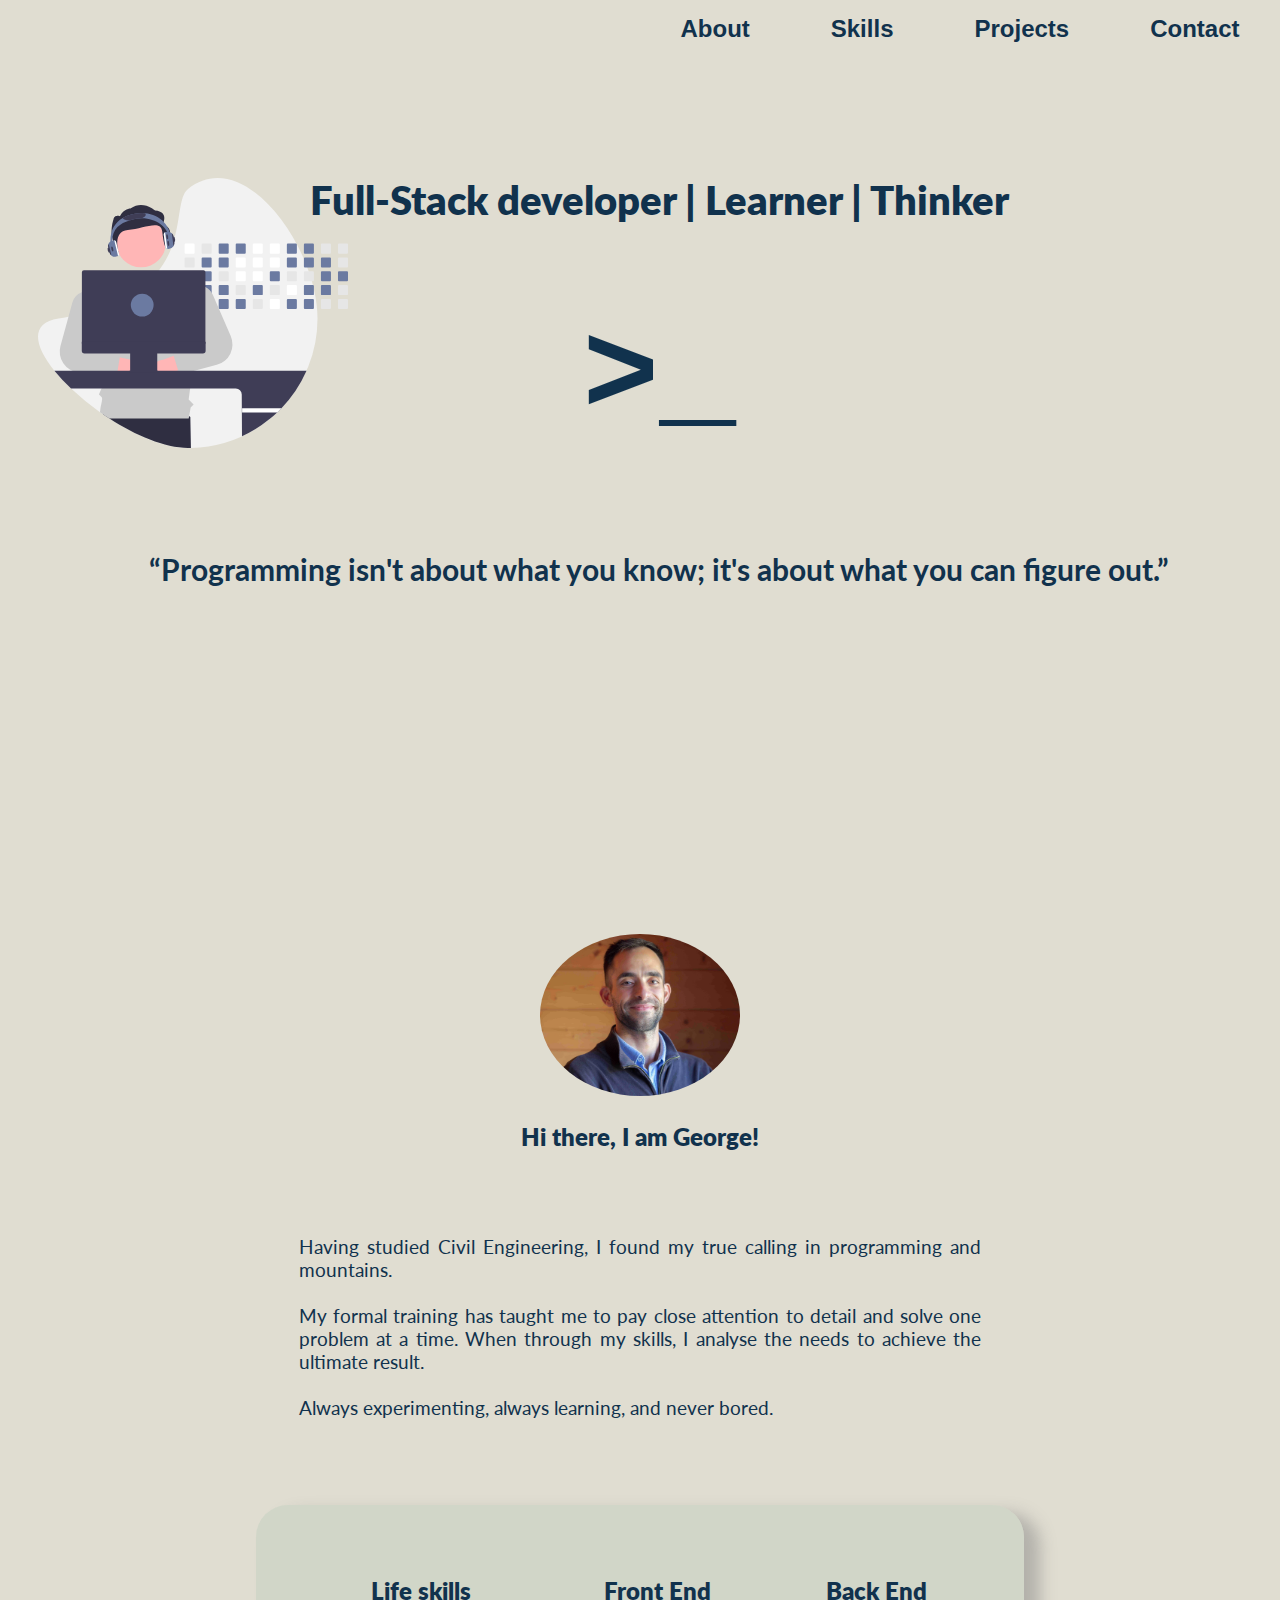
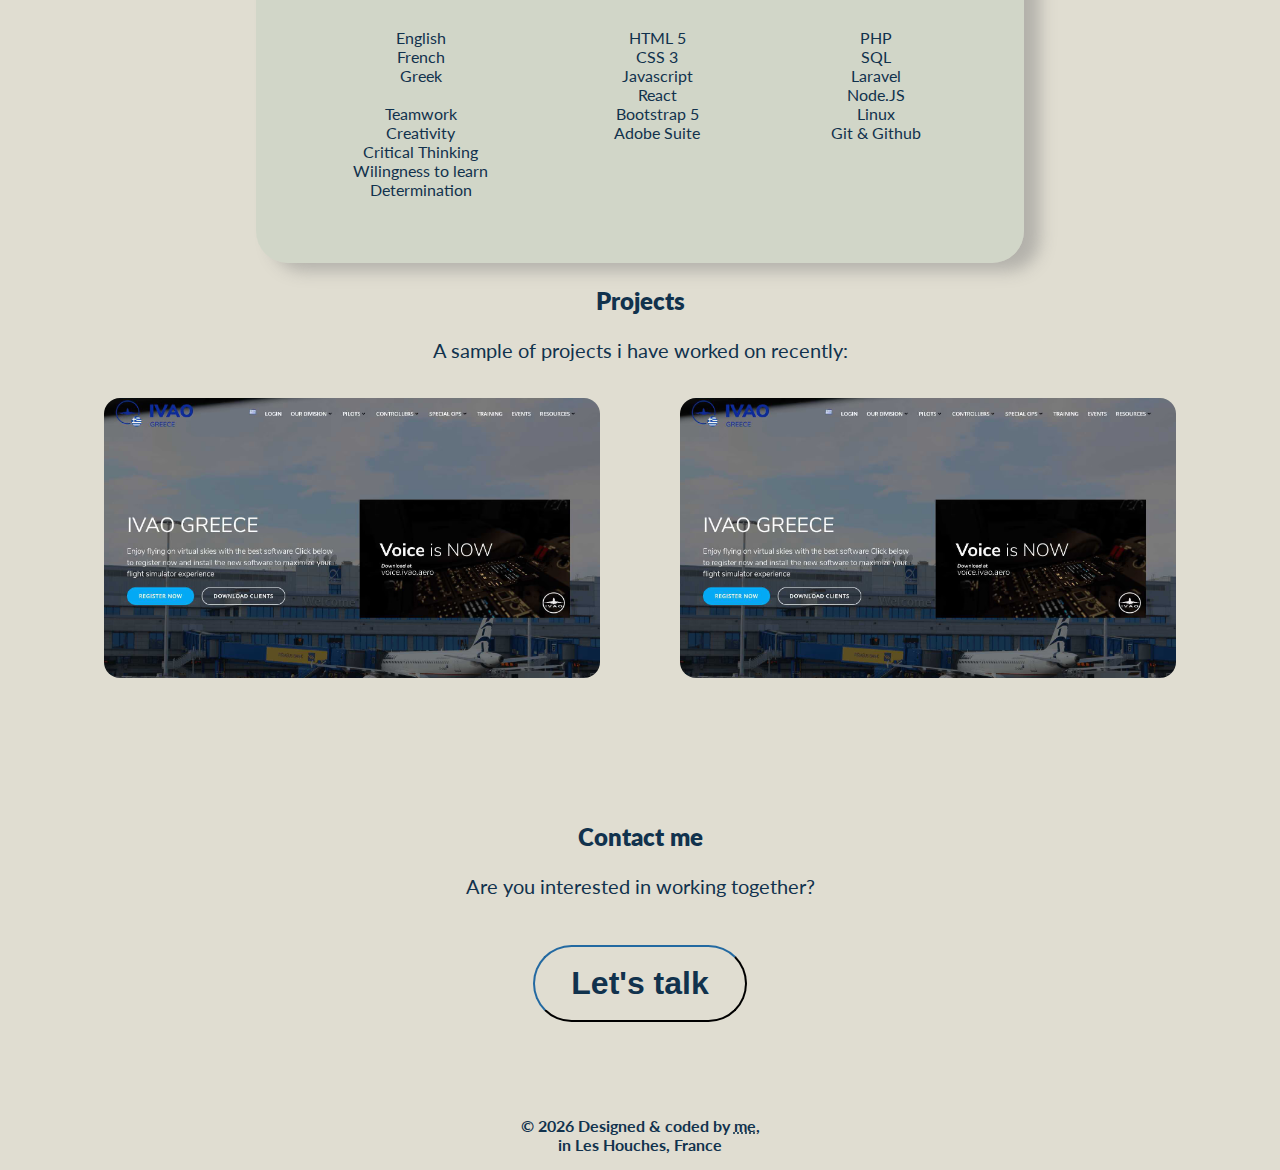
==== index.html @ b7314e65 "Fixes #7" ====
<!DOCTYPE html>
<html lang="en">
<!-- todo https://github.com/georgestav/personal/issues/8 check accessibility aria tags and alt descriptions -->
<!-- todo https://github.com/georgestav/personal/issues/9 define custom img sizes -->

<head>
    <meta charset="UTF-8" />
    <meta http-equiv="X-UA-Compatible" content="IE=edge" />
    <meta name="viewport" content="width=device-width, initial-scale=1.0" />
    <!-- Search Engines -->
    <meta name="description"
        content="Web Development solutions for creating websites, e-commerce websites, database maintence and administration and all things web and app related! Lets code!" />
    <meta name="keywords"
        content="HTML, CSS, Javascript, Node, react, mongo, web, software, development, website, database, backend, frontend, back-end, front-end, design, UI/UX, php, Laravel, Linux" />
    <meta name="robots" content="index, follow" />
    <meta http-equiv="Content-Type" content="text/html; charset=utf-8" />
    <meta name="language" content="English" />
    <meta name="revisit-after" content="60 days" />
    <meta name="author" content="George Stav, Georgios Stavroulakis, George, George Stavrou" />
    <!-- fonts -->
    <link rel="preconnect" href="https://fonts.googleapis.com">
    <link rel="preconnect" href="https://fonts.gstatic.com" crossorigin>
    <link
        href="https://fonts.googleapis.com/css2?family=Lato:ital,wght@0,100;0,300;0,400;0,700;0,900;1,100;1,300;1,400;1,700;1,900&display=swap"
        rel="stylesheet">
    <!-- font awesome -->
    <link rel="stylesheet" href="https://pro.fontawesome.com/releases/v5.10.0/css/all.css"
        integrity="sha384-AYmEC3Yw5cVb3ZcuHtOA93w35dYTsvhLPVnYs9eStHfGJvOvKxVfELGroGkvsg+p" crossorigin="anonymous" />
    <!-- custom css -->
    <link rel="stylesheet" href="styles.css" />
    <script defer src="script.js"></script>
    <!-- Favicons -->
    <link rel="apple-touch-icon" sizes="180x180" href="imgs/favicon_io/apple-touch-icon.png">
    <link rel="icon" type="image/png" sizes="32x32" href="imgs/favicon_io/favicon-32x32.png">
    <link rel="icon" type="image/png" sizes="16x16" href="imgs/favicon_io/favicon-16x16.png">
    <link rel="manifest" href="imgs/favicon_io/site.webmanifest">

    <title>George | Full stack developer</title>
</head>

<body>
    <!-- navbar -->
    <header>
        <nav class="topnav">
            <a class="nav__items" href="#contact">Contact</a>
            <a class="nav__items" href="#projects">Projects</a>
            <a class="nav__items" href="#skills">Skills</a>
            <a class="nav__items" href="#about">About</a>
            <div class="animation start-home"></div>
        </nav>
    </header>

    <main>
        <section class="title">
            <!-- Title -->
            <div>
                <h1>Full-Stack developer | Learner | Thinker </h1>
                <span class="symbol">></span><span class="underscore">_</span>
                <h2>
                    <blockquote cite="Chris Pine">
                        <p>Programming isn't about what you know; it's about what you can figure out.</p>
                    </blockquote>
                </h2>
            </div>
        </section>

        <!-- About -->
        <!-- TODO: https://github.com/georgestav/personal/issues/3 customise languages @ about section to display on scroldown with slide in effect -->
        <section id="about" class="about">
            <div class="frontend__logos">
                <i class="fab fa-html5 fa-8x" aria-hidden="true" title="HTML 5"></i> <br>
                <i class="fab fa-css3-alt fa-8x" aria-hidden="true" title="CSS 3"></i> <br>
                <i class="fab fa-js-square fa-8x" aria-hidden="true" title="Javascript"></i>
            </div>
            <div class="backend__logos">
                <i class="fab fa-php fa-8x" aria-hidden="true" title="PHP 8"></i> <br>
                <i class="fab fa-laravel fa-8x" aria-hidden="true" title="Laravel"></i> <br>
                <i class="fab fa-linux fa-8x" aria-hidden="true" title="Linux"></i>
            </div>
            <div class="about__bloc">
                <img class="myPhoto" src="imgs/george_2.avif" alt="Profile picture of George" />
                <h3 class="about__header">Hi there, I am George!</h3>
                <p class="about__content">
                    Having studied Civil Engineering, I found my true calling in programming and mountains.
                    <br><br>
                    My formal training has taught me to pay close attention to detail and solve one problem at a
                    time. When
                    through my skills, I analyse the needs to achieve the ultimate result.
                    <br><br>
                    Always experimenting, always learning, and never bored.
                </p>
            </div>

        </section>


        <!-- Skills -->
        <section class="skills" id="skills">
            <div class="columns">
                <div class="column">
                    <figure><i class="fas fa-user-tie fa-3x"></i></figure>
                    <h3>Life skills</h3>
                    <ul>
                        <li>English</li>
                        <li>French</li>
                        <li>Greek</li>
                        <li><br></li>
                        <li>Teamwork</li>
                        <li>Creativity</li>
                        <li>Critical Thinking</li>
                        <li>Wilingness to learn</li>
                        <li>Determination</li>
                    </ul>
                </div>
                <div class="column">
                    <figure"><i class="fas fa-desktop fa-3x"></i></figure>
                        <h3>Front End</h3>
                        <ul>
                            <li>HTML 5</li>
                            <li>CSS 3</li>
                            <li>Javascript</li>
                            <li>React</li>
                            <li>Bootstrap 5</li>
                            <li>Adobe Suite</li>
                        </ul>
                </div>
                <div class="column">
                    <figure><i class="fas fa-server fa-3x"></i></figure>
                    <h3>Back End</h3>
                    <ul>
                        <li>PHP</li>
                        <li>SQL</li>
                        <li>Laravel</li>
                        <li>Node.JS</li>
                        <li>Linux</li>
                        <li>Git & Github</li>
                    </ul>
                </div>
            </div>
        </section>

        <!-- Projects -->
        <!-- TODO https://github.com/georgestav/personal/issues/4 add more of my content -->
        <section class="projects" id="projects">
            <div class="proj__header">
                <h3>Projects</h3>
                <p>A sample of projects i have worked on recently:</p>
            </div>

            <div class="proj__container">

                <div class="proj__item">
                    <figure><img class="proj__image" src="imgs/ivao_gr.avif" alt="IVAO website">
                    </figure>
                    <div class="image__text hide">
                        <!-- ! change text in this div -->
                        <h3>IVAO NPO website Greece</h3>
                        <ul>
                            <li>Collaborative design process</li>
                            <li>Management and configuration of submited content</li>
                            <li>Content delivery</li>
                            <li>Migration from Joomla CMS to Wordpress CMS</li>
                        </ul>
                    </div>
                </div>
                <div class="proj__item ">
                    <figure><img class="proj__image" src="imgs/ivao_gr.avif" alt="IVAO website"></figure>
                    <div class="image__text hide">
                        <!-- ! change text in this div -->
                        <h3>IVAO NPO website Greece</h3>
                        <ul>
                            <li>Managed the implementation of new content</li>
                            <li>Added new content weekly</li>
                            <li>Migration from Joomla CMS to Wordpress CMS</li>
                        </ul>
                    </div>
                </div>
                <div class="proj__item  hide">
                    <figure><img class="proj__image" src="imgs/ivao_gr.avif" alt="IVAO website"></figure>
                    <div class="image__text hide">
                        <!-- ! change text in this div -->
                        <h3>IVAO NPO website Greece</h3>
                        <ul>
                            <li>Managed the implementation of new content</li>
                            <li>Added new content weekly</li>
                            <li>Migration from Joomla CMS to Wordpress CMS</li>
                        </ul>
                    </div>
                </div>
                <div class="proj__item  hide">
                    <figure><img class="proj__image" src="imgs/ivao_gr.avif" alt="IVAO website"></figure>

                    <div class="image__text hide">
                        <!-- ! change text in this div -->
                        <h3>IVAO NPO website Greece</h3>
                        <ul>
                            <li>Managed the implementation of new content</li>
                            <li>Added new content weekly</li>
                            <li>Migration from Joomla CMS to Wordpress CMS</li>
                        </ul>
                    </div>
                </div>
                <div class="proj__item  hide">
                    <figure><img class="proj__image" src="imgs/ivao_gr.avif" alt="IVAO website"></figure>
                    <div class="image__text hide">
                        <!-- ! change text in this div -->
                        <h3>IVAO NPO website Greece</h3>
                        <ul>
                            <li>Managed the implementation of new content</li>
                            <li>Added new content weekly</li>
                            <li>Migration from Joomla CMS to Wordpress CMS</li>
                        </ul>
                    </div>
                </div>
                <div class="proj__item  hide">
                    <figure><img class="proj__image" src="imgs/ivao_gr.avif" alt="IVAO website"></figure>
                    <div class="image__text hide">
                        <!-- ! change text in this div -->
                        <h3>IVAO NPO website Greece</h3>
                        <ul>
                            <li>Managed the implementation of new content</li>
                            <li>Added new content weekly</li>
                            <li>Migration from Joomla CMS to Wordpress CMS</li>
                        </ul>
                    </div>
                </div>

            </div>

        </section>

        <!-- Contact -->
        <section class="contact" id="contact">
            <!-- TODO: https://github.com/georgestav/personal/issues/6 contact form modal type -->
            <div>
                <h3>Contact me</h3>
                <p>Are you interested in working together?</p>
                <input class="cta__button show-modal" type="button" value="Let's talk">
            </div>

            <div class="modal hidden">
                <button class="close-modal">&times;</button>
                <h1>I'm your modal window 😍</h1>
                <p>
                    Lorem ipsum dolor sit amet, consectetur adipisicing elit, sed do eiusmod
                    tempor incididunt ut labore et dolore magna aliqua. Ut enim ad minim
                    veniam, quis nostrud exercitation ullamco laboris nisi ut aliquip ex ea
                    commodo consequat. Duis aute irure dolor in reprehenderit in voluptate
                    velit esse cillum dolore eu fugiat nulla pariatur. Excepteur sint
                    occaecat cupidatat non proident, sunt in culpa qui officia deserunt
                    mollit anim id est laborum.
                </p>
            </div>
            <div class="overlay hidden"></div>

        </section>
    </main>
    <footer>
        <div class="social_icons">
            <a href="https://twitter.com/GeorgeStavroul2" aria-valuetext="twitter address" target="_blank"
                rel="external noopener noreferrer"><i class="footer-icons fab fa-twitter fa-lg"></i></a>
            <a href="https://github.com/georgestav/" target="_blank" aria-valuetext="github address"
                rel="external noopener noreferrer"><i class="footer-icons fab fa-github fa-lg"></i></a>
            <a href="https://www.linkedin.com/in/george-stavroulakis/" aria-valuetext="linkedin address" target="_blank"
                rel="external noopener noreferrer"><i class="footer-icons fab fa-linkedin fa-lg"></i></a>
            <a href="mailto:me@georgestav.dev?subject=I%20am%20interested" aria-valuetext="email address"><i
                    class="footer-icons far fa-envelope fa-lg"></i></a>

        </div>
        <p class="copyright">
            &copy; <span class="date">2021</span> Designed & coded by <abbr title="George Stavroulakis">me</abbr>,
            <br />
            in Les Houches, France <br />
        </p>
    </footer>

</body>

</html>
---- styles.css ----
:root {
	--main-bg-color: #e0ddd1;
	--hover-color: #6b7aa1;
	--text-color: #11324d;
	--background-color: #c1cfc07c;
}

/* * General rules */
html {
	margin: 0;
	padding: 0;
	box-sizing: border-box;
	font-family: "Lato", "Arial", sans-serif;
	color: var(--text-color);
	scroll-behavior: smooth;
}
body {
	margin: 0;
	background-color: var(--main-bg-color);
	height: 100vh;
	/* Hide scrollbar for Chrome, Safari and Opera */
	-ms-overflow-style: none; /* IE and Edge */
	scrollbar-width: none; /* Firefox */
}
/* Hide scrollbar for IE, Edge and Firefox */
body::-webkit-scrollbar {
	display: none;
}
h1 {
	font-size: 2.5em;
	font-weight: 800;
	line-height: 1.125;
}
h3 {
	font-size: 1.5em;
	font-weight: 800;
	line-height: 1.125;
}
p {
	font-size: 1.25em;
}

/* * navigation section */

.topnav {
	height: 50px;
	margin-left: auto;
	width: 50%;
	display: flex;
	flex-direction: row-reverse;
	flex-wrap: wrap;
	justify-content: end;
	align-items: right;
	align-content: right;
}

.topnav a {
	text-decoration: none;
	color: var(--text-color);
	padding: 15px;
}
.nav__items {
	float: right;
	font: 700 1.5em /1.2 sans-serif;
	align-items: center;
	text-align: center;
	transition: all 0.5s ease-in-out;
	margin: auto;
}
.nav__items:hover,
.nav__items:focus {
	background-color: var(--hover-color);
	color: var(--main-bg-color);
}

/* * title section */
.title {
	height: 65vh;
	margin: 10% auto 10% 3%;
	text-align: center;
	background-image: url(imgs/background_img.svg);
	background-repeat: no-repeat;
	background-size: 25%;
}

.symbol {
	font: 700 8rem monospace;
}
.underscore {
	font: 700 8rem /2 monospace;
	animation: blink 1.2s linear infinite;
}
@keyframes blink {
	0% {
		opacity: 0;
	}
	50% {
		opacity: 0.5;
	}
	100% {
		opacity: 1;
	}
}

blockquote p {
	padding: 15px;
	border-radius: 5px;
}

blockquote p::before {
	content: "\201C";
}

blockquote p::after {
	content: "\201D";
}

/* * about section */

.about {
	text-align: center;
	display: grid;
	grid-template-columns: 1fr 4fr 1fr;
	grid-template-areas: "left middle right";
}

.about > div {
	justify-self: center;
	align-self: center;
}
.frontend__logos {
	order: 1;
	grid-area: left;
}
.about__bloc {
	order: 2;
	grid-area: middle;
}
.backend__logos {
	order: 3;
	grid-area: right;
}

.myPhoto {
	margin-top: 5%;
	width: 200px;
	border-radius: 50%;
}

.about__content {
	text-align: justify;
	font-size: 1.2em;
	margin: 10%;
	padding: 5% auto 10%;
}

/* * Skills Section */
.skills {
	text-align: center;
	margin: 0 20%;
	padding: 3rem 0 3rem;
	border-radius: 2em;
	background-color: var(--background-color);
	box-shadow: 1em 0.5em 1em rgba(128, 128, 128, 0.466);
}
.columns {
	display: flex;
	flex-wrap: wrap;
	justify-content: center;
	gap: 15%;
	align-items: baseline;
}
.skills ul {
	display: flex;
	flex-flow: column;
}
.skills ul,
.skills li {
	list-style: none;
	margin-right: 0;
	padding: 0;
}

/* * Projects section */
.projects {
	text-align: center;
}
.proj__container {
	margin: 0 5%;
	display: flex;
	justify-content: center;
	flex-direction: row;
	flex-wrap: wrap;
}
.proj__item {
	width: 50%;
	position: relative;
	text-align: center;
}
.proj__image {
	max-width: 100%;
	border-radius: 1em;
}

.mouseover {
	transition: ease-in-out 0.5s;
	transform: scale(1.1);
	filter: blur(2px) grayscale(100%) brightness(50%);
}
.hide {
	display: none;
}

.image__text {
	color: var(--main-bg-color);
	z-index: 0;
	font-weight: bolder;
	position: absolute;
	text-align: left;
	width: 85%;
	top: 50%;
	left: 50%;
	transform: translate(-50%, -50%);
	pointer-events: none;
	font-size: 1.1rem;
}
.image__text ul {
	list-style: none;
}

/* * contact section */
.contact {
	text-align: center;
	padding: 8% 15% 0;
}

.cta__button {
	border-color: var(--text-color);
	color: var(--text-color);
	border-width: 2px;
	border-radius: 15%;
	font-size: 2rem;
	font-weight: 700;
	padding: 2% 4%;
	margin: 3%;
	background-color: transparent;
	cursor: pointer;
	white-space: nowrap;
	border-radius: 99999px;
	transition: all 0.5s ease-in-out;
}
.cta__button:hover,
.cta__button:focus {
	background-color: var(--text-color);
	color: var(--main-bg-color);
}

.close-modal {
	position: absolute;
	top: 1.2rem;
	right: 2rem;
	font-size: 5rem;
	color: #333;
	cursor: pointer;
	border: none;
	background: none;
}
/* CLASSES TO MAKE MODAL WORK */
.hidden {
	display: none;
}

.modal {
	position: fixed;
	top: 50%;
	left: 50%;
	transform: translate(-50%, -50%);
	width: 70%;
	background-color: white;
	padding: 6rem;
	border-radius: 5px;
	box-shadow: 0 3rem 5rem rgba(0, 0, 0, 0.3);
	z-index: 10;
}

.overlay {
	position: fixed;
	top: 0;
	left: 0;
	width: 100%;
	height: 100%;
	background-color: rgba(0, 0, 0, 0.6);
	backdrop-filter: blur(3px);
	z-index: 5;
}

/* *footer section */
footer {
	margin: 1% auto 10px;
	padding: 2% 2% 0;
	text-align: center;
}
.social_icons {
	margin: 1% 0;
	padding: auto;
	display: flex;
	justify-content: center;
	flex-direction: row;
	gap: 2em;
}
.social_icons i {
	color: var(--text-color);
	transition: all 1s ease-in-out;
	font-size: 1.5em;
}

.social_icons i:hover,
.social_icons i:focus {
	transform: rotate(360deg);
}
.copyright {
	margin-bottom: 1em;
	padding-bottom: 1em;
	font-size: 1em;
	font-weight: bold;
}

@media (max-width: 1150px) {
	.topnav {
		margin-left: auto;
		width: 50%;
	}
	.title {
		background-image: none;
	}
}

@media (max-width: 800px) {
	.topnav {
		margin-left: 0;
		width: 100%;
	}
	.title {
		height: 100vh;
		margin: 10% auto 10% 3%;
		text-align: center;
	}
	.about {
		grid-template-columns: 1fr 0 1fr;
		grid-template-areas:
			"middle middle middle"
			"left . right";
	}
	.frontend__logos,
	.backend__logos {
		content-visibility: hidden;
	}
	.proj__item {
		width: 100%;
		position: relative;
		text-align: center;
	}
}

@media (max-width: 450px) {
	.topnav {
		margin-bottom: 20%;
	}
	.image__text {
		font-size: 0.8em;
	}
}
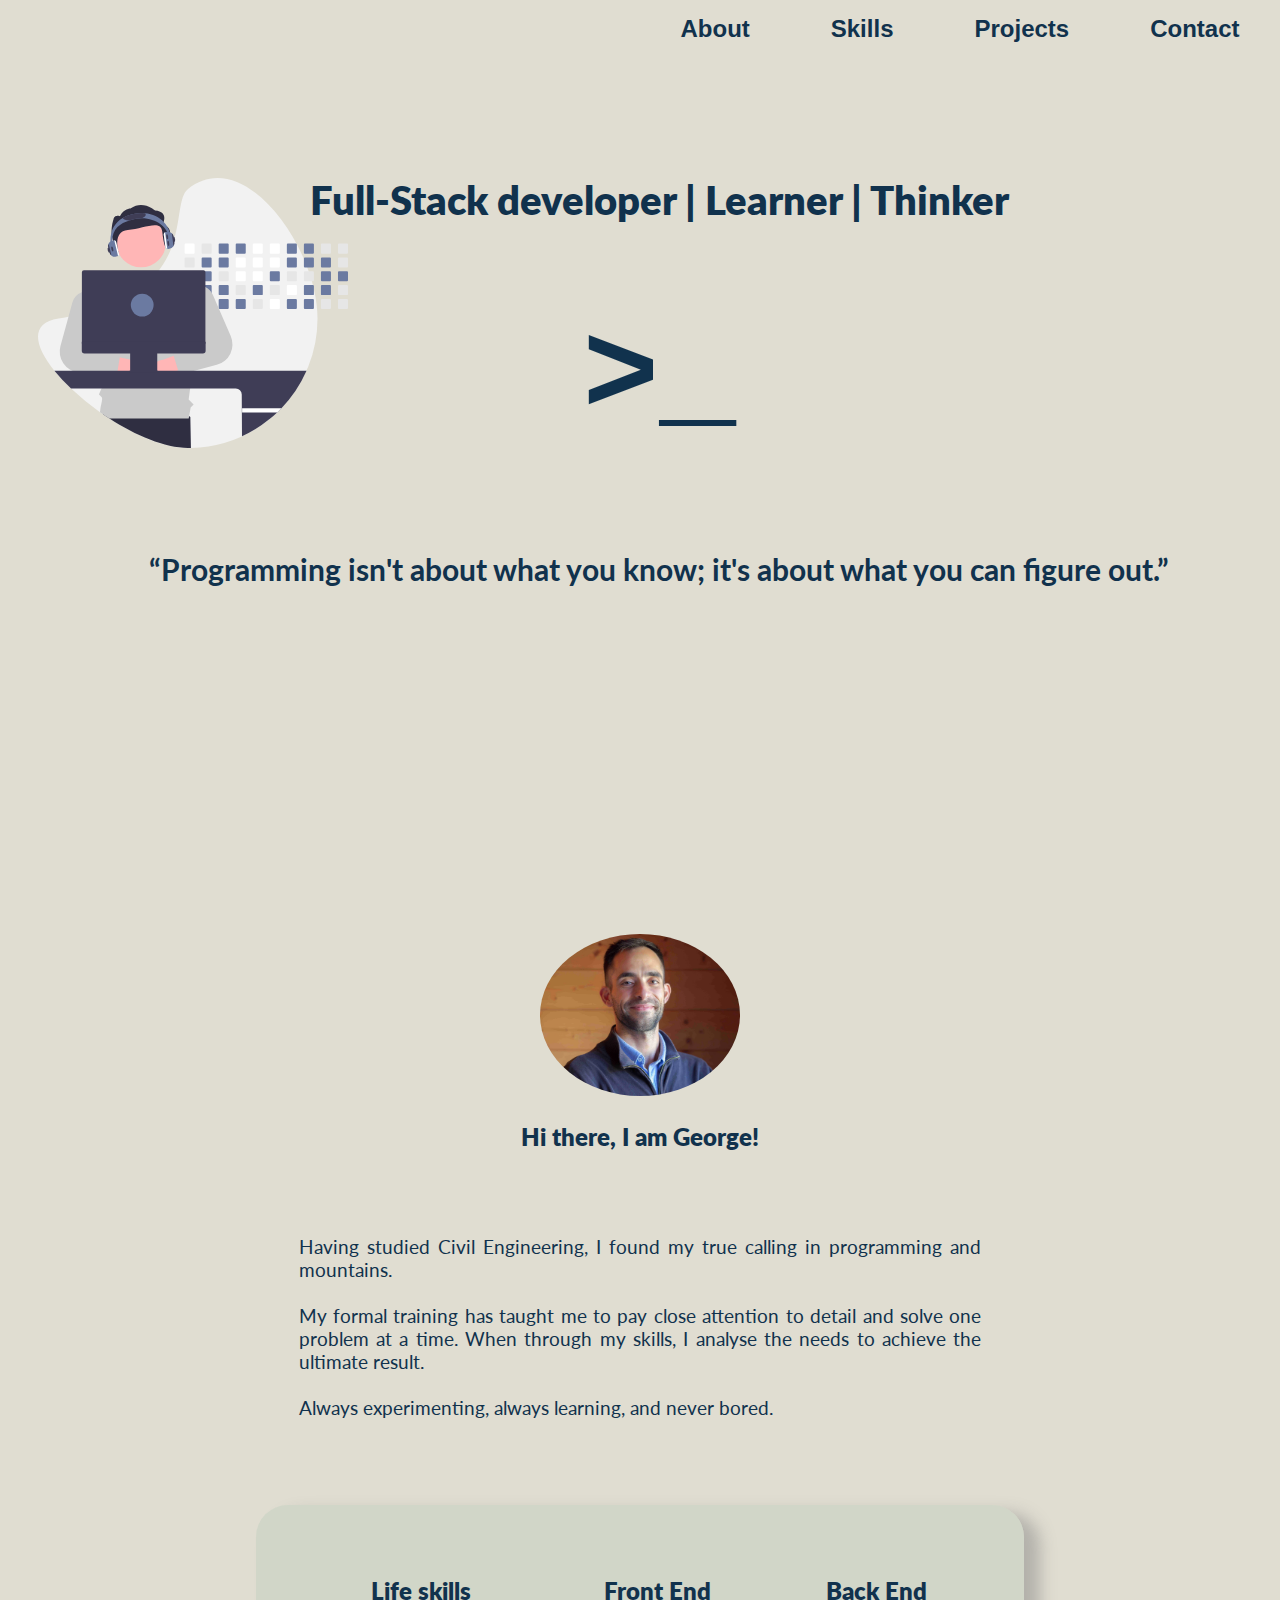
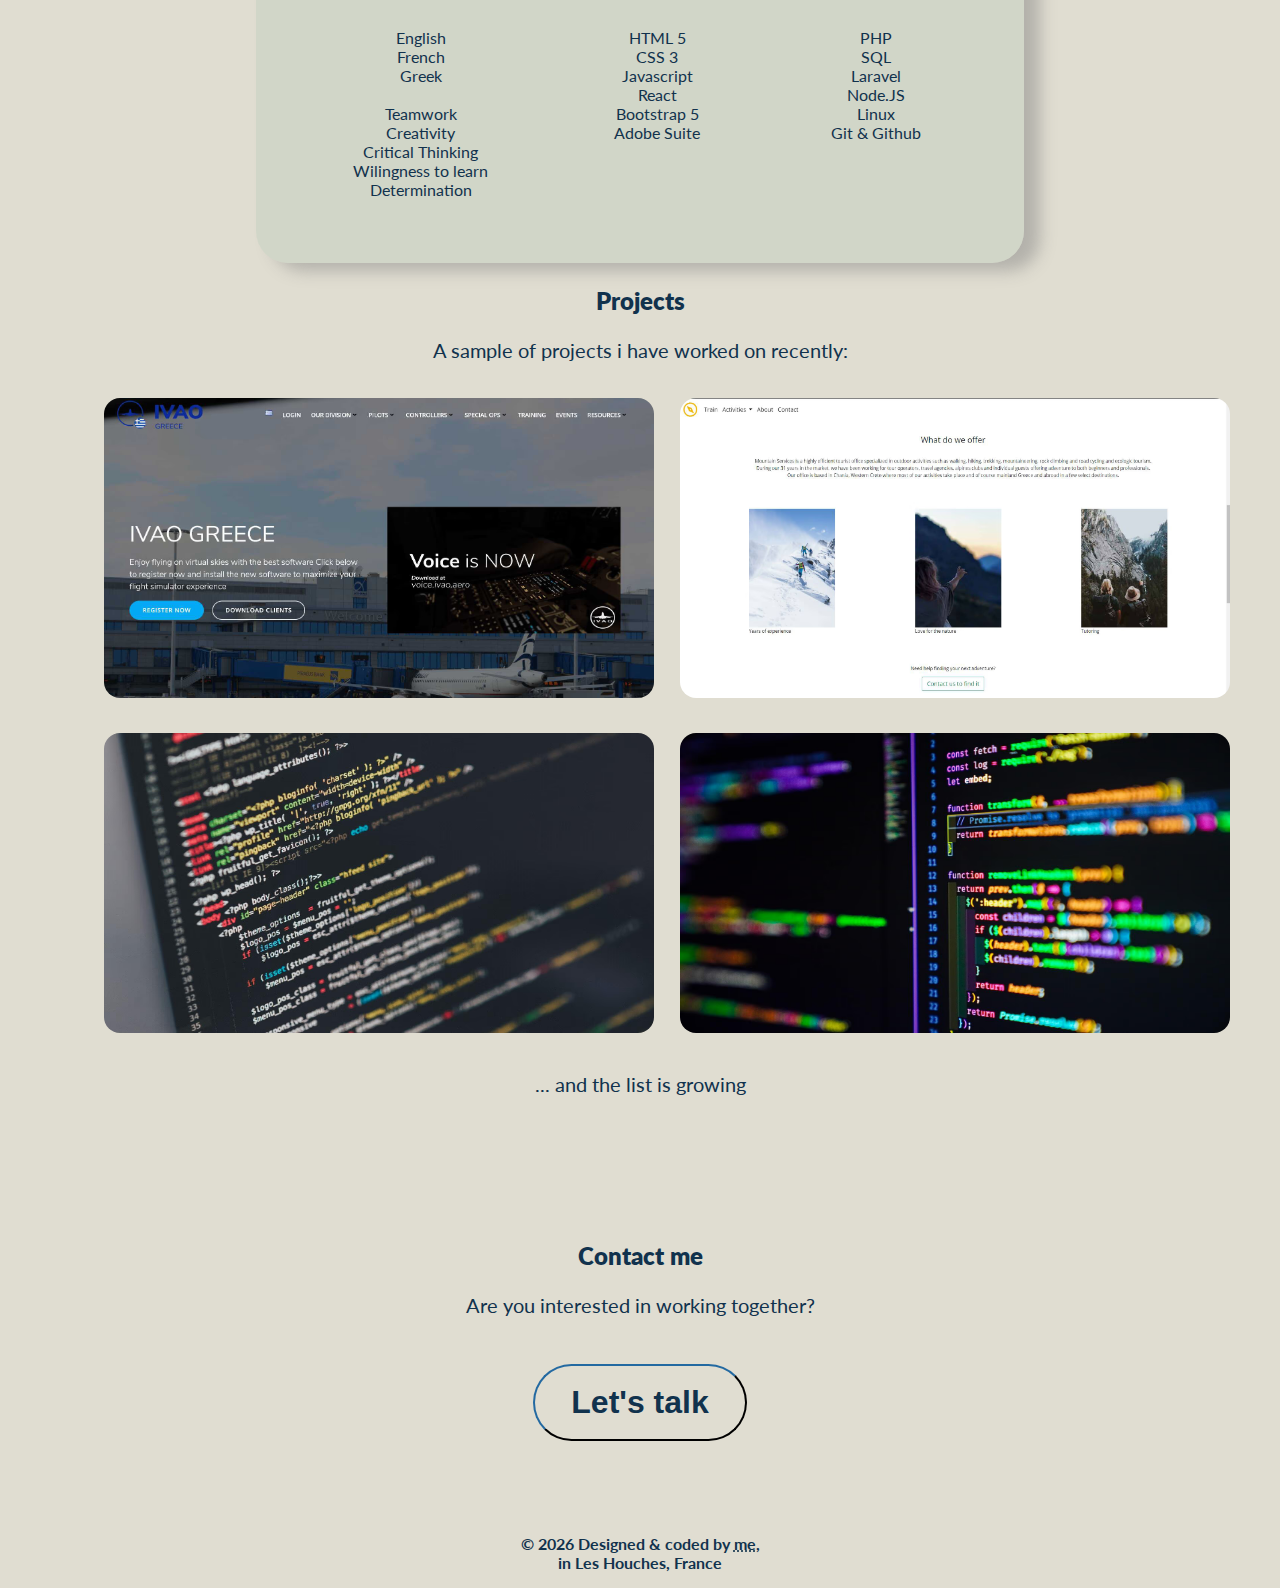
==== commit 9acca5b7: "add projects" ====
--- a/index.html
+++ b/index.html
@@ -164,6 +164,45 @@
                     </div>
                 </div>
                 <div class="proj__item ">
+                    <figure><img class="proj__image" src="imgs/mountain_sev.avif" alt="Mountain Services website">
+                    </figure>
+                    <div class="image__text hide">
+                        <!-- ! change text in this div -->
+                        <h3>Mountain Services website</h3>
+                        <ul>
+                            <li>Design, coding and deployement</li>
+                            <li>Wordpress and e-commerce capabilities</li>
+                        </ul>
+                    </div>
+                </div>
+                <div class="proj__item">
+                    <a href="/bankist/bankist.html" target="_blank" rel="noopener noreferrer">
+                        <figure><img class="proj__image" src="imgs/bankist.avif" alt="bankist app project"></figure>
+
+                        <div class="image__text hide">
+                            <!-- ! change text in this div -->
+                            <h3>Bank application</h3>
+                            <ul>
+                                <li>Coding project</li>
+                                <li></li>
+                            </ul>
+                        </div>
+                    </a>
+                </div>
+                <div class="proj__item">
+                    <a href="/pig_game/game.html" target="_blank" rel="noopener noreferrer">
+                        <figure><img class="proj__image" src="imgs/pig.avif" alt="pig game project"></figure>
+
+                        <div class="image__text hide">
+                            <!-- ! change text in this div -->
+                            <h3>Pig dice game</h3>
+                            <ul>
+                                <li>Coding project</li>
+                            </ul>
+                        </div>
+                    </a>
+                </div>
+                <div class="proj__item  hide">
                     <figure><img class="proj__image" src="imgs/ivao_gr.avif" alt="IVAO website"></figure>
                     <div class="image__text hide">
                         <!-- ! change text in this div -->
@@ -187,44 +226,7 @@
                         </ul>
                     </div>
                 </div>
-                <div class="proj__item  hide">
-                    <figure><img class="proj__image" src="imgs/ivao_gr.avif" alt="IVAO website"></figure>
-
-                    <div class="image__text hide">
-                        <!-- ! change text in this div -->
-                        <h3>IVAO NPO website Greece</h3>
-                        <ul>
-                            <li>Managed the implementation of new content</li>
-                            <li>Added new content weekly</li>
-                            <li>Migration from Joomla CMS to Wordpress CMS</li>
-                        </ul>
-                    </div>
-                </div>
-                <div class="proj__item  hide">
-                    <figure><img class="proj__image" src="imgs/ivao_gr.avif" alt="IVAO website"></figure>
-                    <div class="image__text hide">
-                        <!-- ! change text in this div -->
-                        <h3>IVAO NPO website Greece</h3>
-                        <ul>
-                            <li>Managed the implementation of new content</li>
-                            <li>Added new content weekly</li>
-                            <li>Migration from Joomla CMS to Wordpress CMS</li>
-                        </ul>
-                    </div>
-                </div>
-                <div class="proj__item  hide">
-                    <figure><img class="proj__image" src="imgs/ivao_gr.avif" alt="IVAO website"></figure>
-                    <div class="image__text hide">
-                        <!-- ! change text in this div -->
-                        <h3>IVAO NPO website Greece</h3>
-                        <ul>
-                            <li>Managed the implementation of new content</li>
-                            <li>Added new content weekly</li>
-                            <li>Migration from Joomla CMS to Wordpress CMS</li>
-                        </ul>
-                    </div>
-                </div>
-
+                <p>... and the list is growing</p>
             </div>
 
         </section>
--- a/styles.css
+++ b/styles.css
@@ -198,7 +198,8 @@
 	text-align: center;
 }
 .proj__image {
-	max-width: 100%;
+	height: 300px;
+	width: 550px;
 	border-radius: 1em;
 }
 
@@ -333,6 +334,11 @@
 	.title {
 		background-image: none;
 	}
+	.proj__image {
+		max-height: 300px;
+		max-width: 350px;
+		border-radius: 1em;
+	}
 }
 
 @media (max-width: 800px) {
@@ -355,6 +361,11 @@
 	.backend__logos {
 		content-visibility: hidden;
 	}
+	.proj__image {
+		/* max-height: 300px; */
+		max-width: 100%;
+		border-radius: 1em;
+	}
 	.proj__item {
 		width: 100%;
 		position: relative;
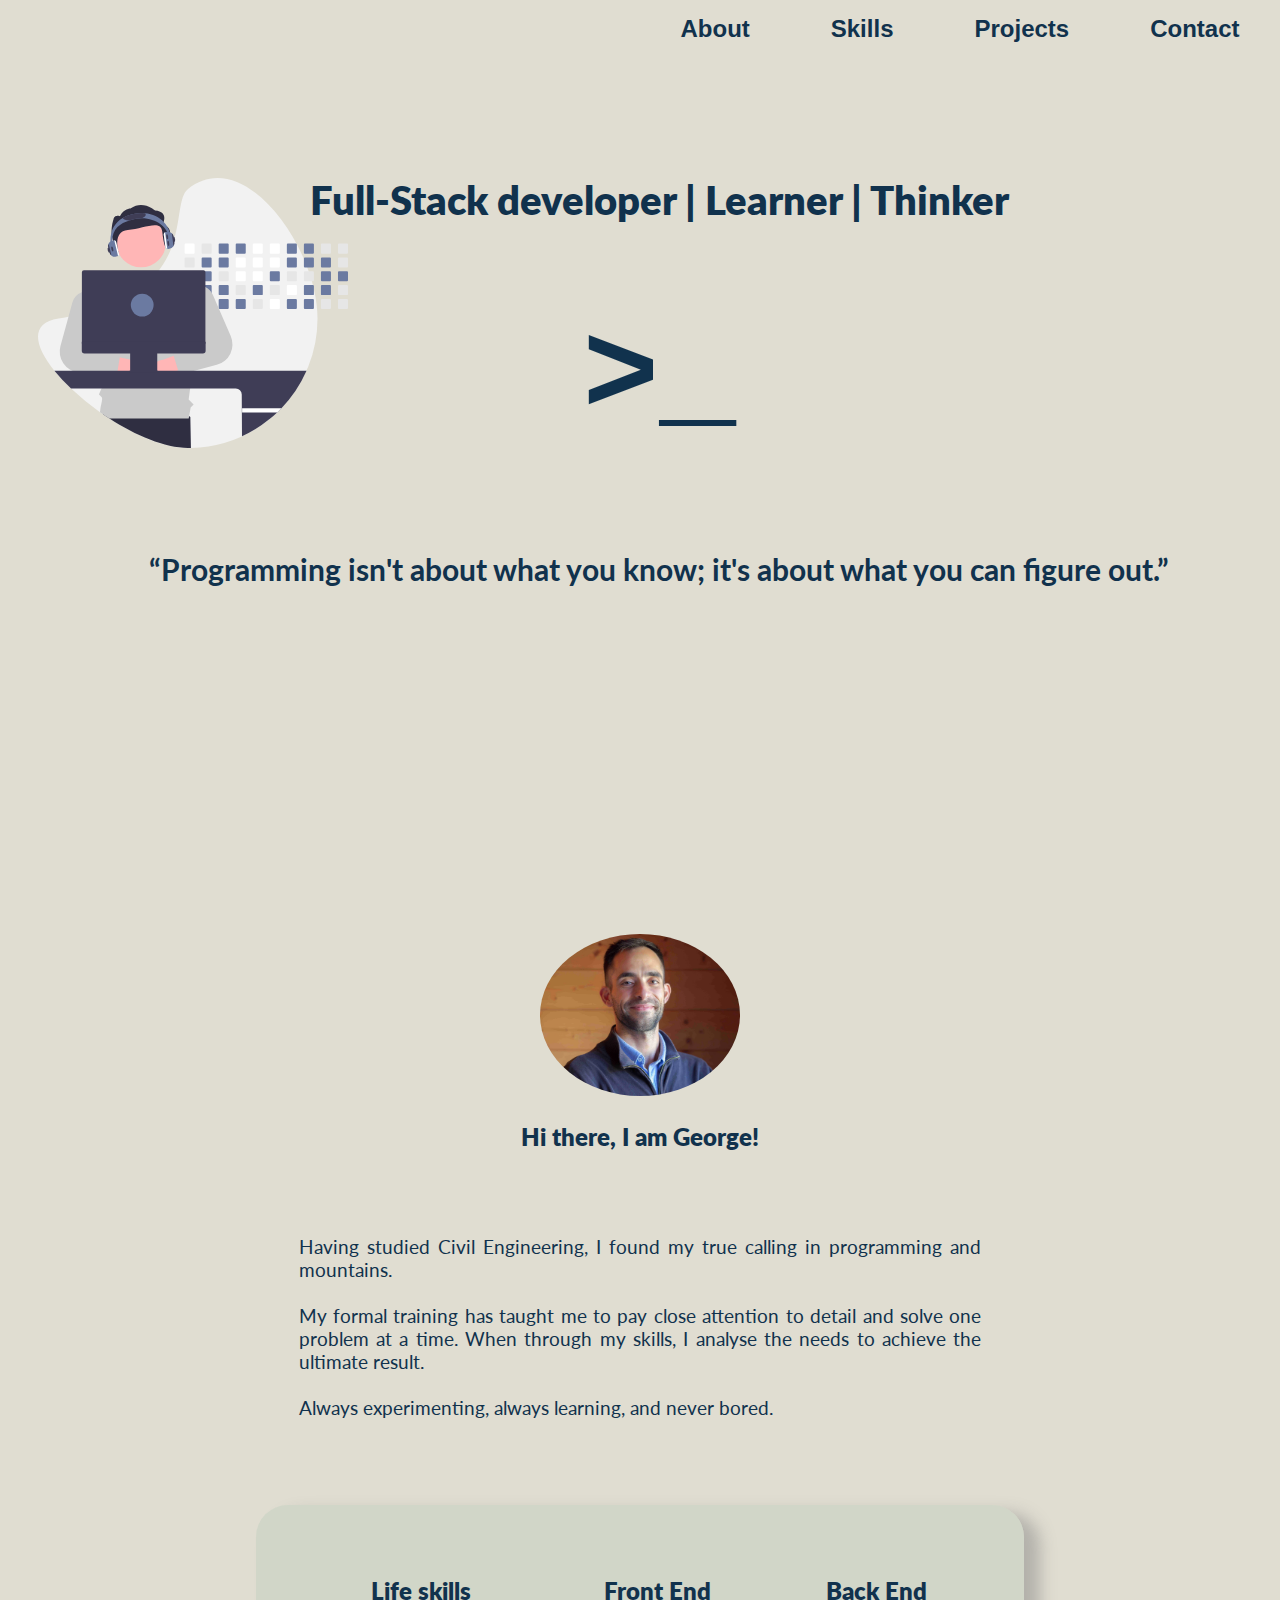
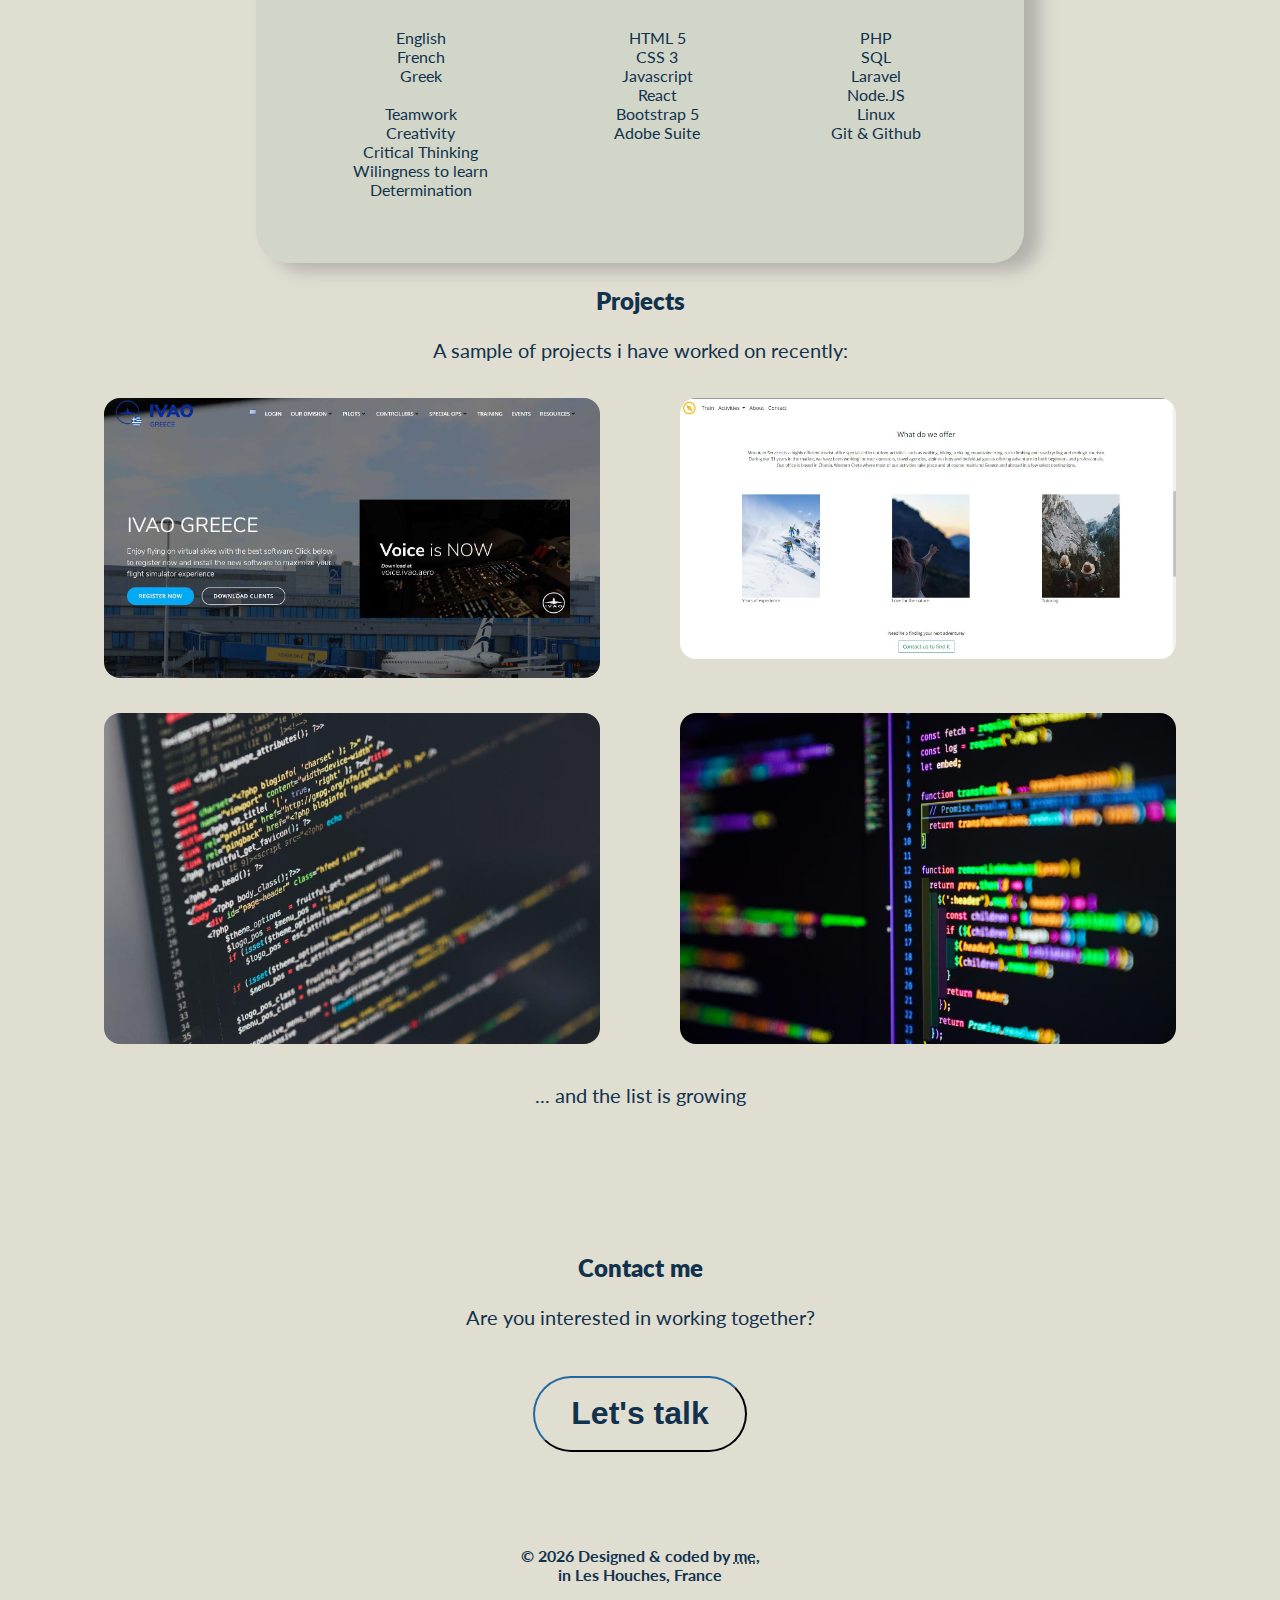
==== commit 50da3889: "modal window, big screen compatibility" ====
--- a/index.html
+++ b/index.html
@@ -140,7 +140,7 @@
         </section>
 
         <!-- Projects -->
-        <!-- TODO https://github.com/georgestav/personal/issues/4 add more of my content -->
+
         <section class="projects" id="projects">
             <div class="proj__header">
                 <h3>Projects</h3>
@@ -233,7 +233,7 @@
 
         <!-- Contact -->
         <section class="contact" id="contact">
-            <!-- TODO: https://github.com/georgestav/personal/issues/6 contact form modal type -->
+
             <div>
                 <h3>Contact me</h3>
                 <p>Are you interested in working together?</p>
@@ -242,15 +242,11 @@
 
             <div class="modal hidden">
                 <button class="close-modal">&times;</button>
-                <h1>I'm your modal window 😍</h1>
+                <h1>Cannot wait 😍</h1>
                 <p>
-                    Lorem ipsum dolor sit amet, consectetur adipisicing elit, sed do eiusmod
-                    tempor incididunt ut labore et dolore magna aliqua. Ut enim ad minim
-                    veniam, quis nostrud exercitation ullamco laboris nisi ut aliquip ex ea
-                    commodo consequat. Duis aute irure dolor in reprehenderit in voluptate
-                    velit esse cillum dolore eu fugiat nulla pariatur. Excepteur sint
-                    occaecat cupidatat non proident, sunt in culpa qui officia deserunt
-                    mollit anim id est laborum.
+
+                    <a href="mailto:me@georgestav.dev?subject=I%20am%20interested" aria-valuetext="email address"><i
+                            class="modal_icon far fa-envelope fa-2x"> drop me an email!</i></a>
                 </p>
             </div>
             <div class="overlay hidden"></div>
--- a/styles.css
+++ b/styles.css
@@ -198,8 +198,8 @@
 	text-align: center;
 }
 .proj__image {
-	height: 300px;
-	width: 550px;
+	height: 100%;
+	width: 100%;
 	border-radius: 1em;
 }
 
@@ -255,6 +255,9 @@
 	background-color: var(--text-color);
 	color: var(--main-bg-color);
 }
+.modal_icon {
+	color: var(--text-color);
+}
 
 .close-modal {
 	position: absolute;
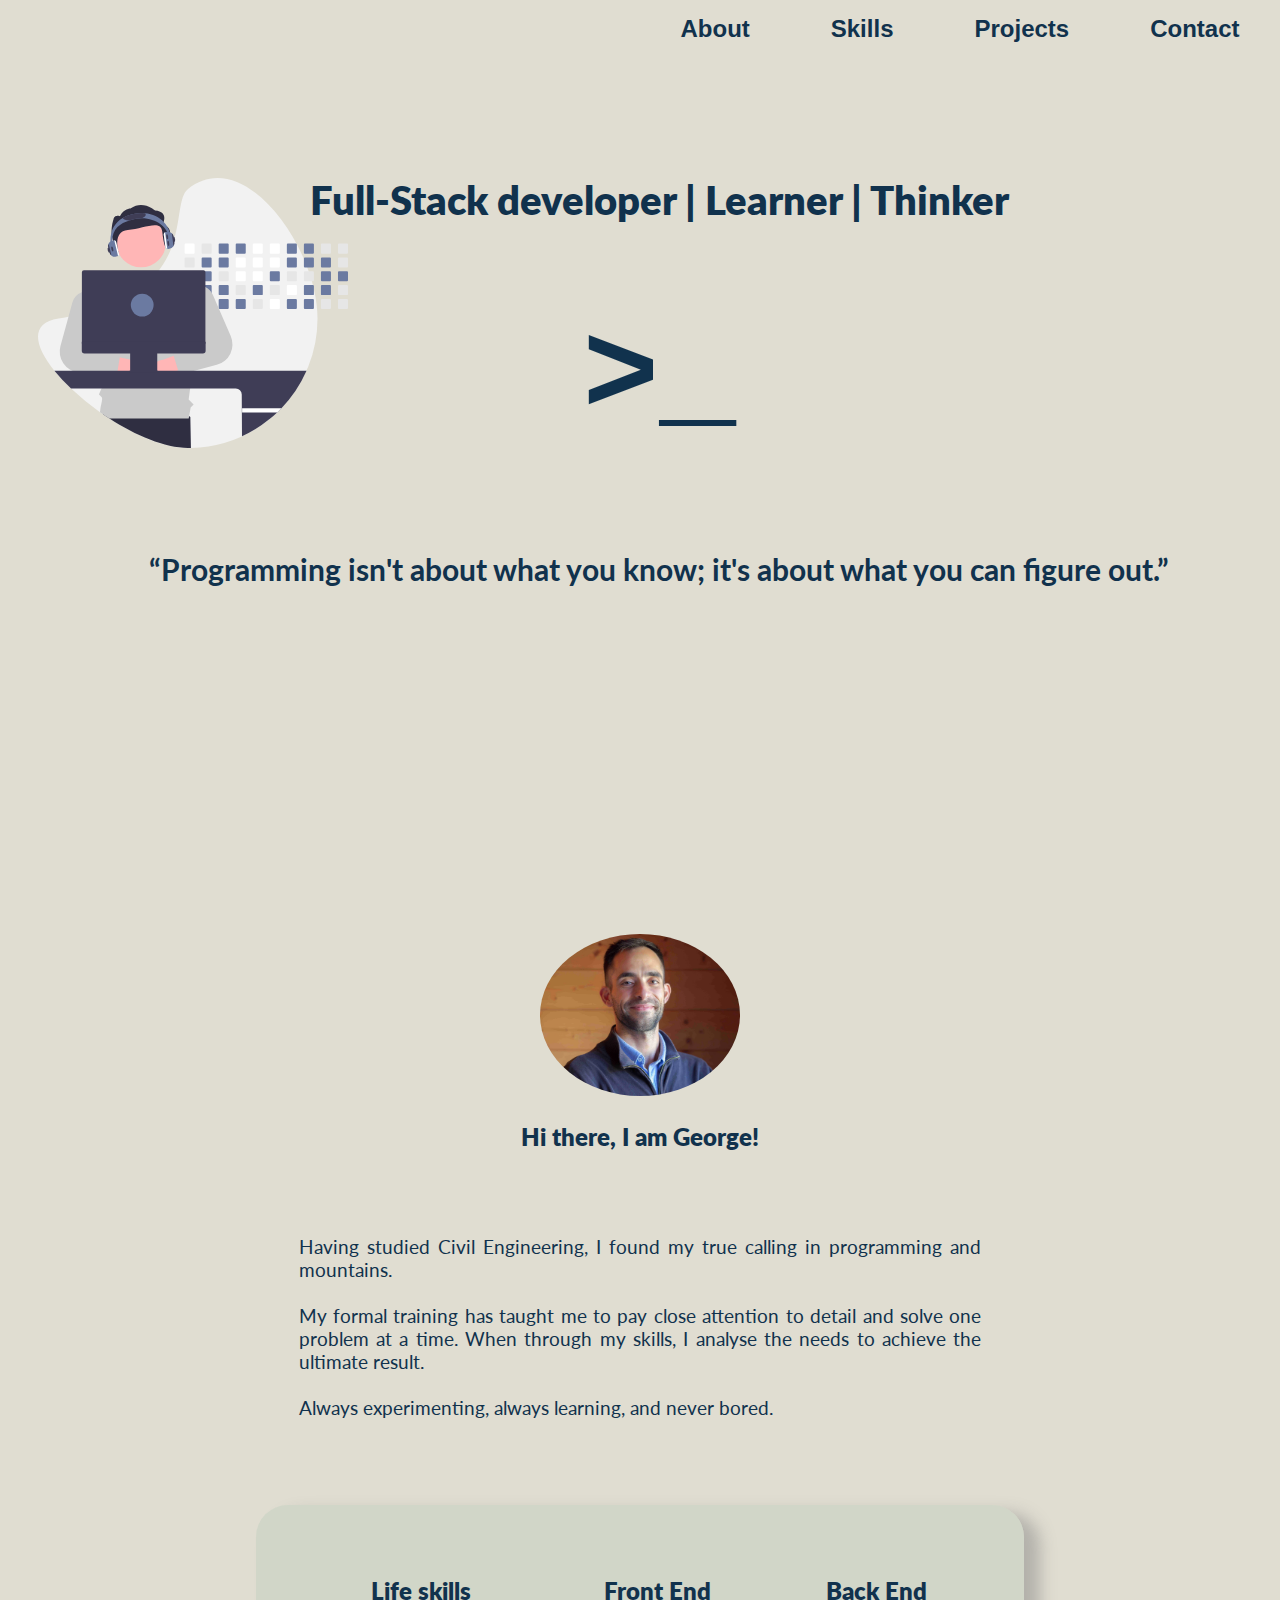
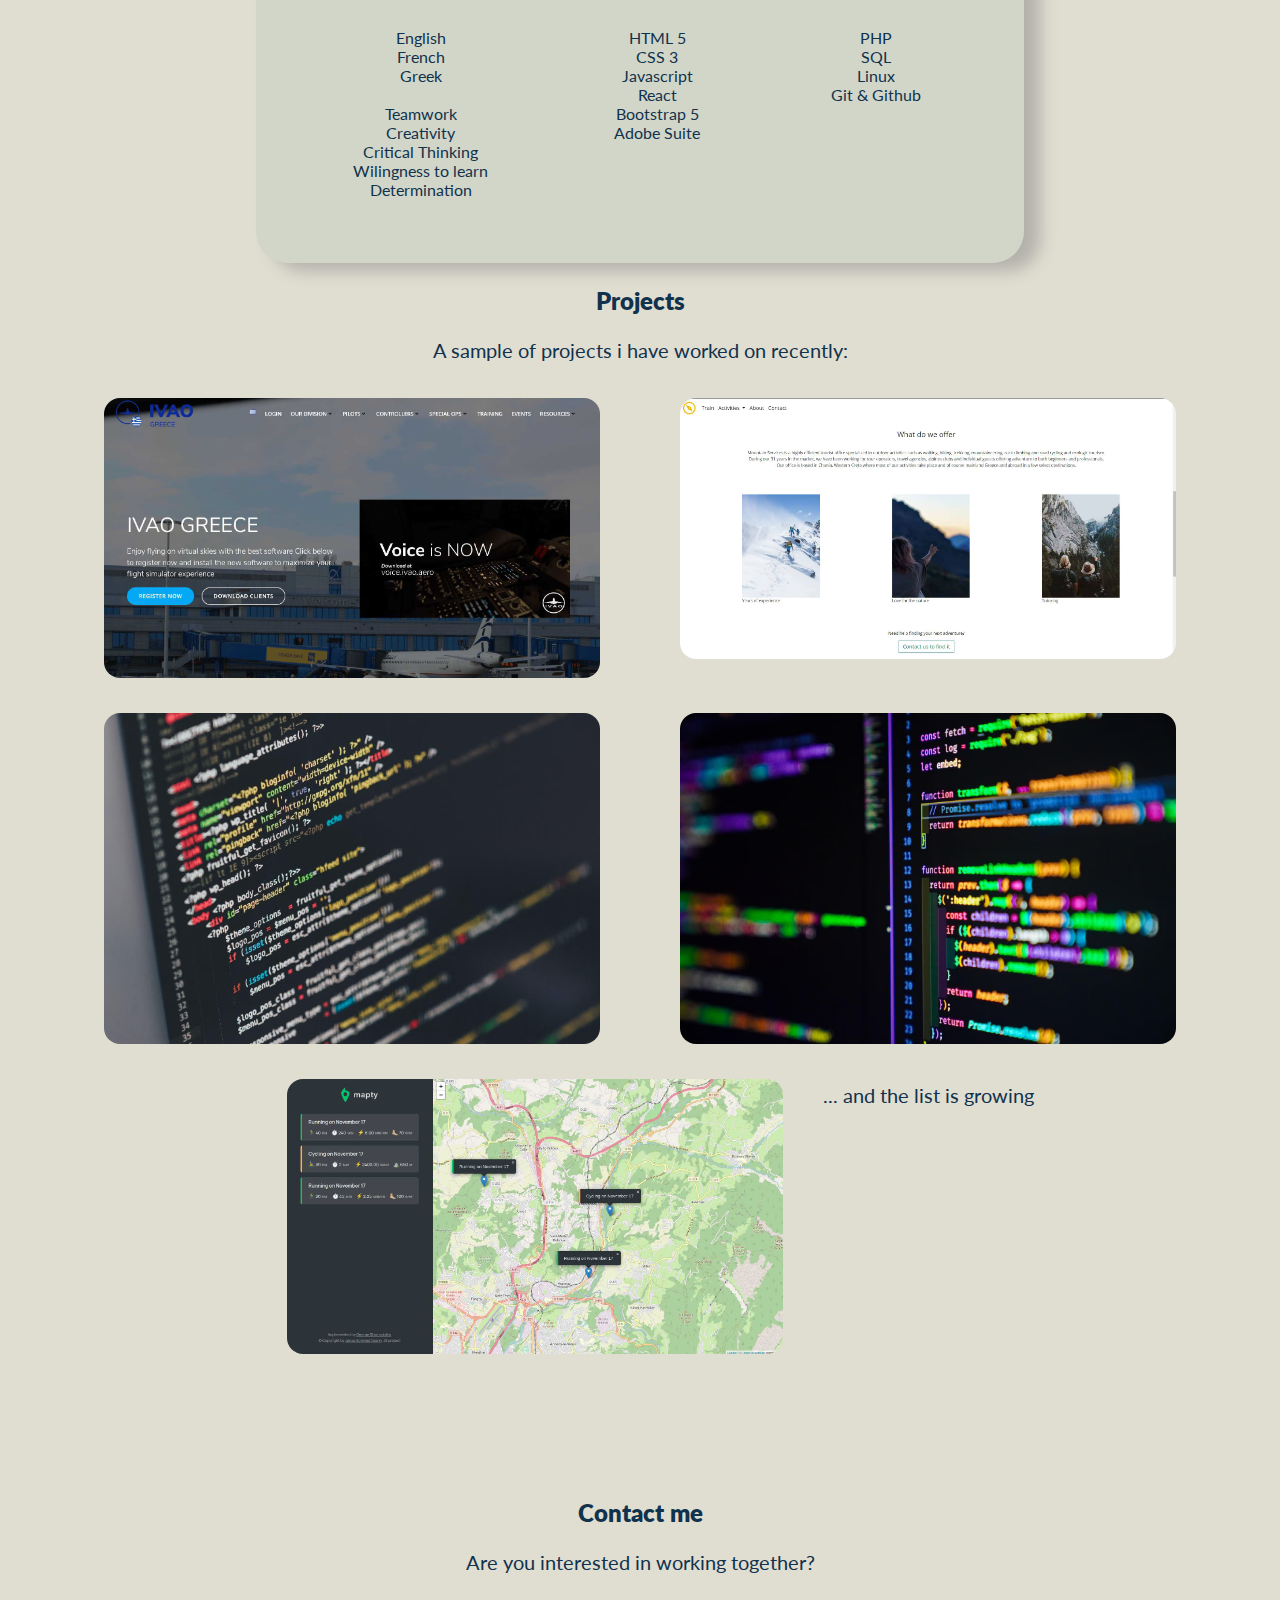
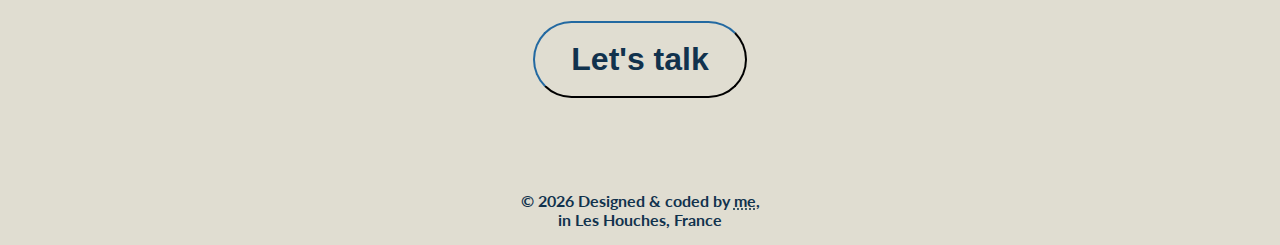
==== commit b6f30b82: "add mapty js project files" ====
--- a/index.html
+++ b/index.html
@@ -11,12 +11,12 @@
     <meta name="description"
         content="Web Development solutions for creating websites, e-commerce websites, database maintence and administration and all things web and app related! Lets code!" />
     <meta name="keywords"
-        content="HTML, CSS, Javascript, Node, react, mongo, web, software, development, website, database, backend, frontend, back-end, front-end, design, UI/UX, php, Laravel, Linux" />
+        content="HTML, CSS, Javascript, Node, react, web, software, development, website, database, backend, frontend, back-end, front-end, design, UI/UX, php, Laravel, Linux" />
     <meta name="robots" content="index, follow" />
     <meta http-equiv="Content-Type" content="text/html; charset=utf-8" />
     <meta name="language" content="English" />
     <meta name="revisit-after" content="60 days" />
-    <meta name="author" content="George Stav, Georgios Stavroulakis, George, George Stavrou" />
+    <meta name="author" content="Georgios Stavroulakis, George Stav, George, George Stavrou" />
     <!-- fonts -->
     <link rel="preconnect" href="https://fonts.googleapis.com">
     <link rel="preconnect" href="https://fonts.gstatic.com" crossorigin>
@@ -130,8 +130,8 @@
                     <ul>
                         <li>PHP</li>
                         <li>SQL</li>
-                        <li>Laravel</li>
-                        <li>Node.JS</li>
+                        <!-- <li>Laravel</li> -->
+                        <!-- <li>Node.JS</li> -->
                         <li>Linux</li>
                         <li>Git & Github</li>
                     </ul>
@@ -150,18 +150,20 @@
             <div class="proj__container">
 
                 <div class="proj__item">
-                    <figure><img class="proj__image" src="imgs/ivao_gr.avif" alt="IVAO website">
-                    </figure>
-                    <div class="image__text hide">
-                        <!-- ! change text in this div -->
-                        <h3>IVAO NPO website Greece</h3>
-                        <ul>
-                            <li>Collaborative design process</li>
-                            <li>Management and configuration of submited content</li>
-                            <li>Content delivery</li>
-                            <li>Migration from Joomla CMS to Wordpress CMS</li>
-                        </ul>
-                    </div>
+                    <a href="https://gr.ivao.aero/" target="_blank" rel="noopener noreferrer">
+                        <figure><img class="proj__image" src="imgs/ivao_gr.avif" alt="IVAO website">
+                        </figure>
+                        <div class="image__text hide">
+                            <!-- ! change text in this div -->
+                            <h3>IVAO NPO website Greece</h3>
+                            <ul>
+                                <li>Collaborative design process</li>
+                                <li>Management and configuration of submited content</li>
+                                <li>Content delivery</li>
+                                <li>Migration from Joomla CMS to Wordpress CMS</li>
+                            </ul>
+                        </div>
+                    </a>
                 </div>
                 <div class="proj__item ">
                     <figure><img class="proj__image" src="imgs/mountain_sev.avif" alt="Mountain Services website">
@@ -173,31 +175,48 @@
                             <li>Design, coding and deployement</li>
                             <li>Wordpress and e-commerce capabilities</li>
                         </ul>
+                        <h4>Ongoing proccess</h4>
                     </div>
                 </div>
                 <div class="proj__item">
-                    <a href="/bankist/bankist.html" target="_blank" rel="noopener noreferrer">
+                    <a href="/bankist/bankist.html" target="_blank">
                         <figure><img class="proj__image" src="imgs/bankist.avif" alt="bankist app project"></figure>
 
                         <div class="image__text hide">
                             <!-- ! change text in this div -->
                             <h3>Bank application</h3>
                             <ul>
-                                <li>Coding project</li>
-                                <li></li>
-                            </ul>
-                        </div>
-                    </a>
-                </div>
-                <div class="proj__item">
-                    <a href="/pig_game/game.html" target="_blank" rel="noopener noreferrer">
+                                <li>User authentication</li>
+                                <li>Data processing</li>
+                            </ul>
+                        </div>
+                    </a>
+                </div>
+                <div class="proj__item">
+                    <a href="/pig_game/game.html" target="_blank">
                         <figure><img class="proj__image" src="imgs/pig.avif" alt="pig game project"></figure>
 
                         <div class="image__text hide">
                             <!-- ! change text in this div -->
                             <h3>Pig dice game</h3>
                             <ul>
-                                <li>Coding project</li>
+                                <li>2-player offline game</li>
+                                <li>Algorithms</li>
+                            </ul>
+                        </div>
+                    </a>
+                </div>
+                <div class="proj__item">
+                    <a href="/mapty/mapty.html" target="_blank" rel="noopener noreferrer">
+                        <figure><img class="proj__image" src="imgs/mapty_proj.avif" alt="Mapty Javascript project">
+                        </figure>
+                        <div class="image__text hide">
+                            <!-- ! change text in this div -->
+                            <h3>Mapty project</h3>
+                            <ul>
+                                <li>Javascript based application</li>
+                                <li>API handling</li>
+                                <li>Object Oriented Programming</li>
                             </ul>
                         </div>
                     </a>
@@ -214,18 +233,6 @@
                         </ul>
                     </div>
                 </div>
-                <div class="proj__item  hide">
-                    <figure><img class="proj__image" src="imgs/ivao_gr.avif" alt="IVAO website"></figure>
-                    <div class="image__text hide">
-                        <!-- ! change text in this div -->
-                        <h3>IVAO NPO website Greece</h3>
-                        <ul>
-                            <li>Managed the implementation of new content</li>
-                            <li>Added new content weekly</li>
-                            <li>Migration from Joomla CMS to Wordpress CMS</li>
-                        </ul>
-                    </div>
-                </div>
                 <p>... and the list is growing</p>
             </div>
 
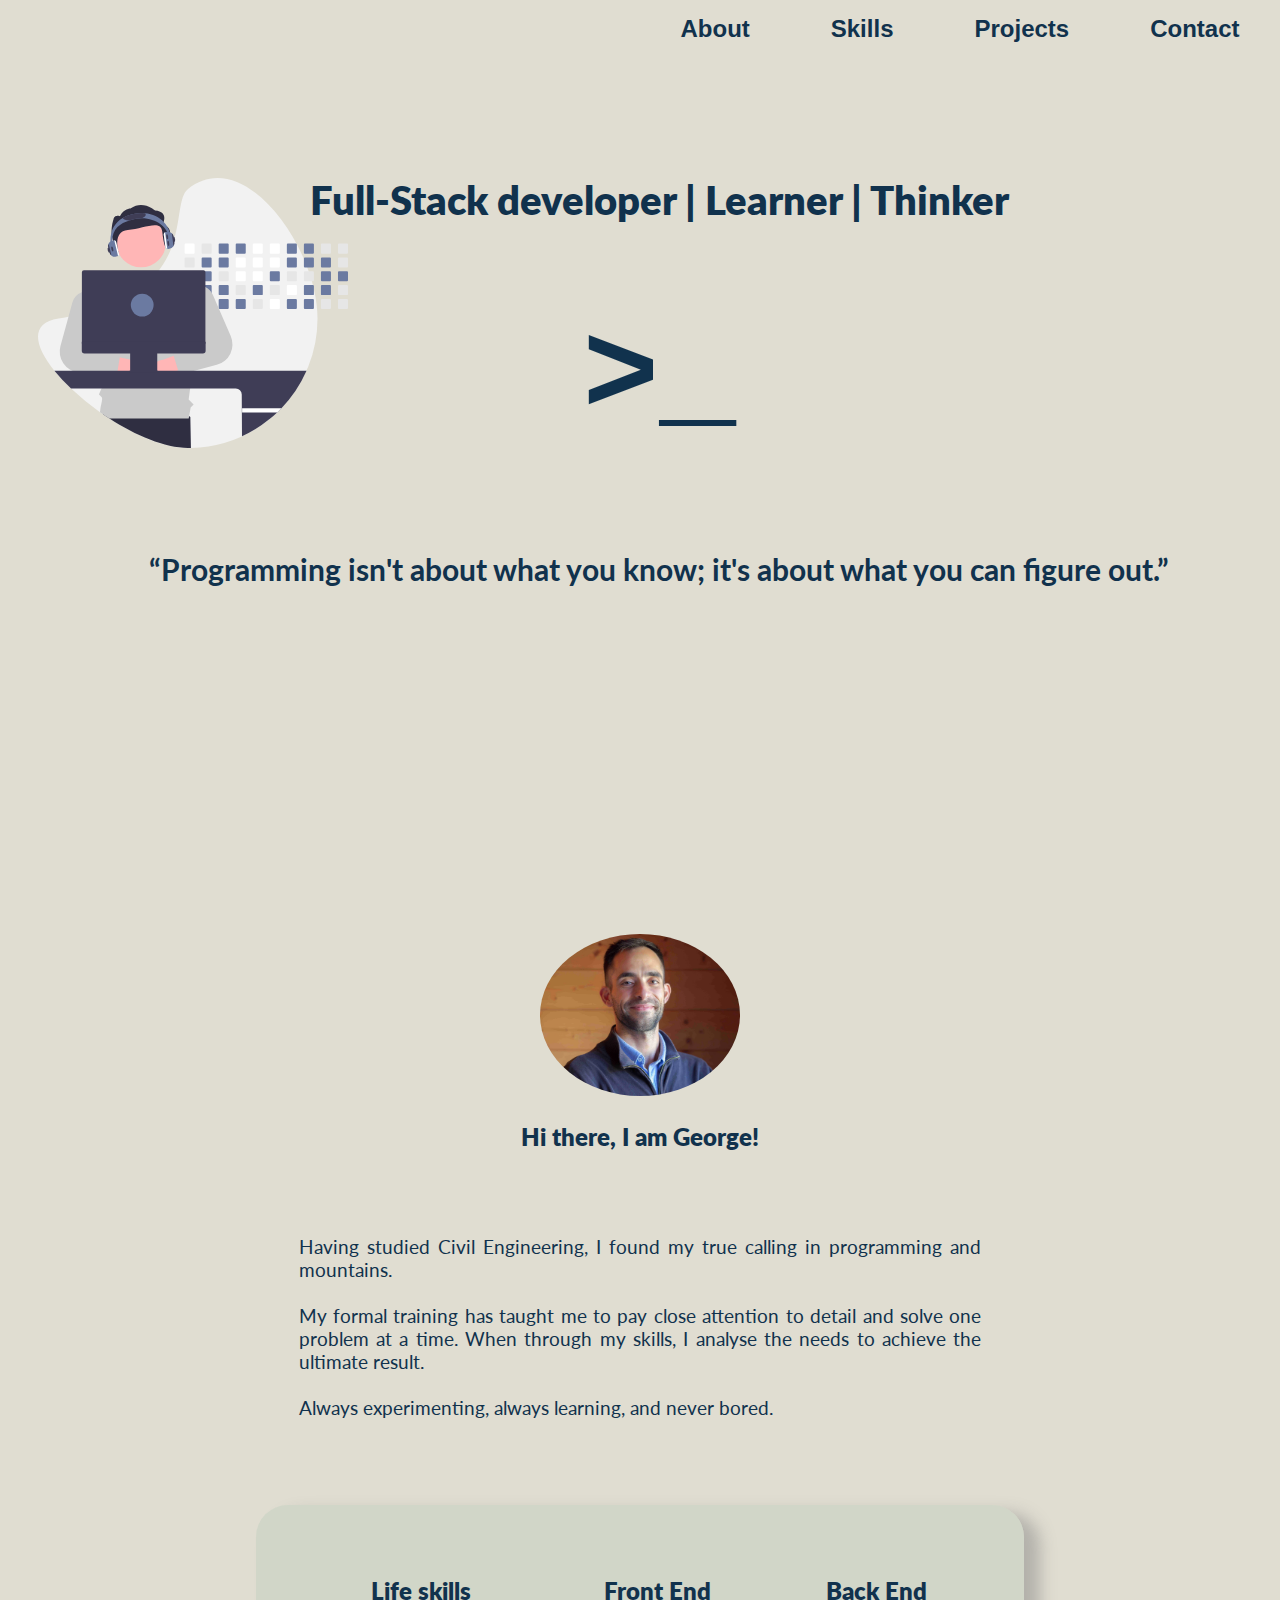
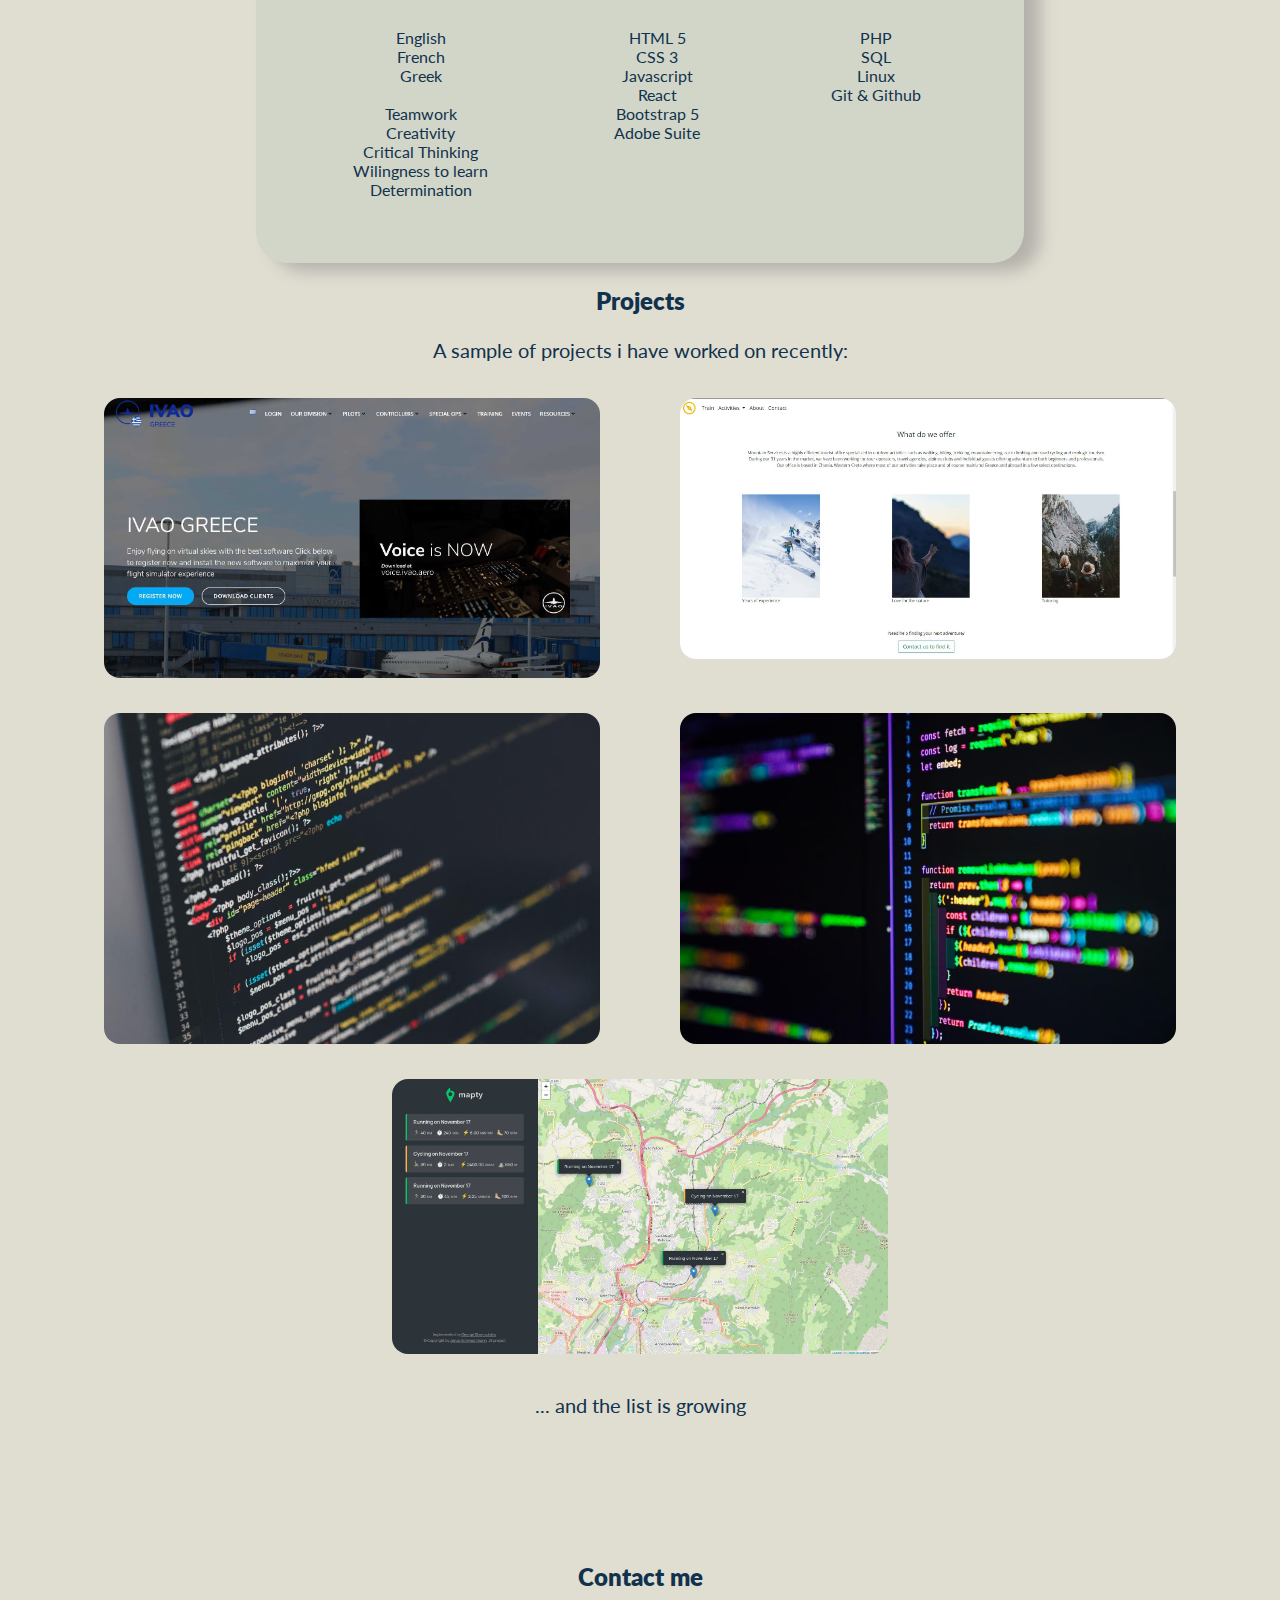
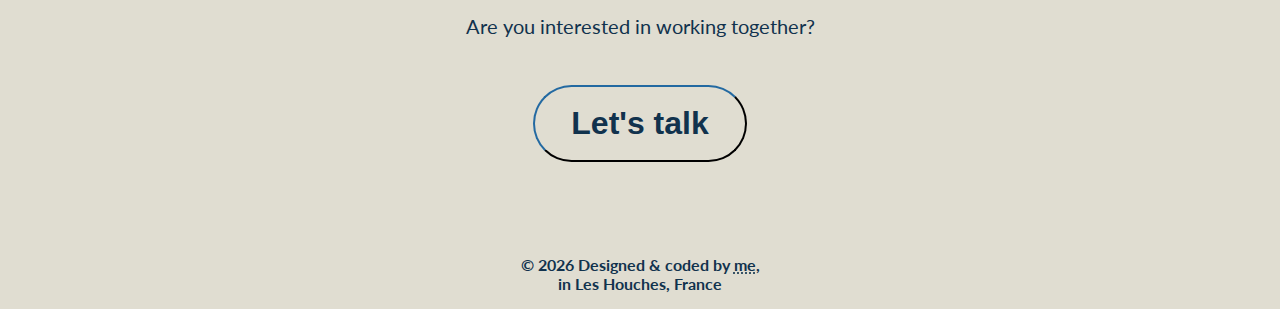
==== commit 5f2f3f62: "fix order" ====
--- a/index.html
+++ b/index.html
@@ -233,8 +233,9 @@
                         </ul>
                     </div>
                 </div>
-                <p>... and the list is growing</p>
-            </div>
+                <br>
+            </div>
+            <p>... and the list is growing</p>
 
         </section>
 
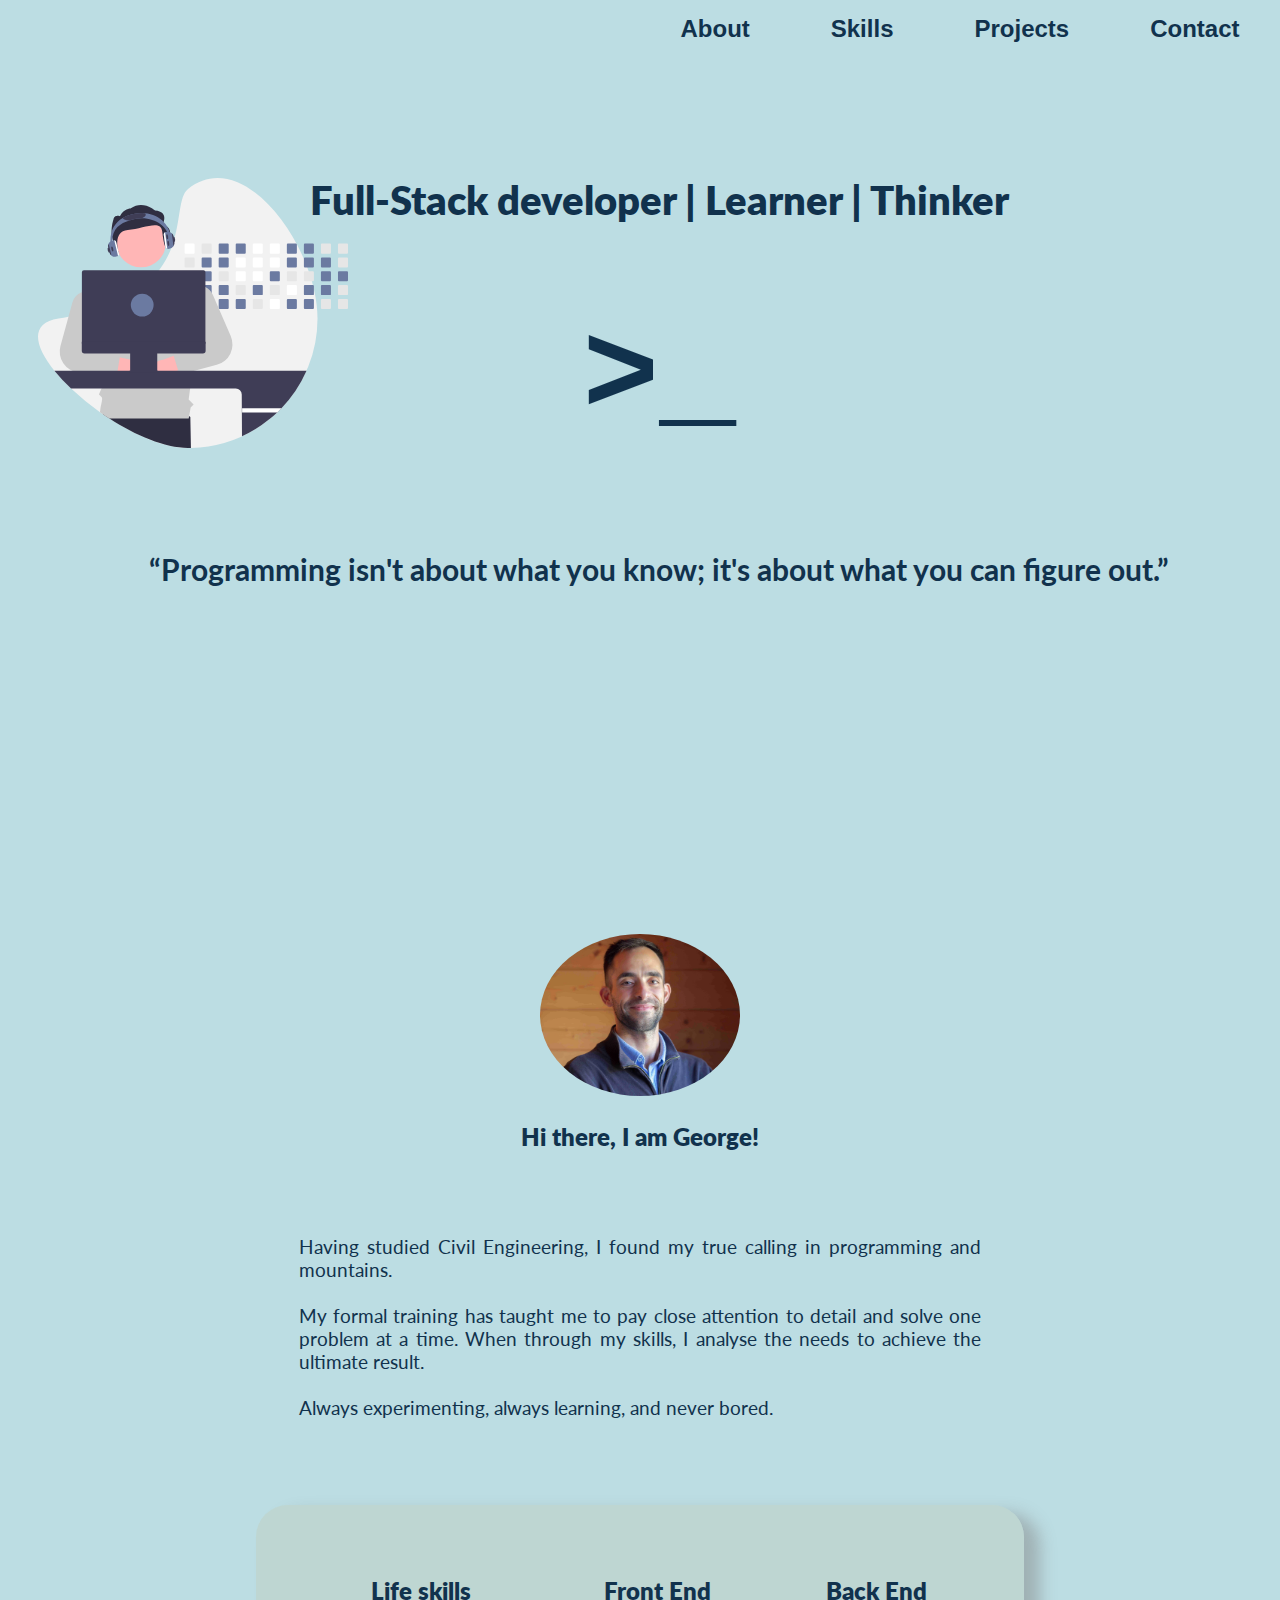
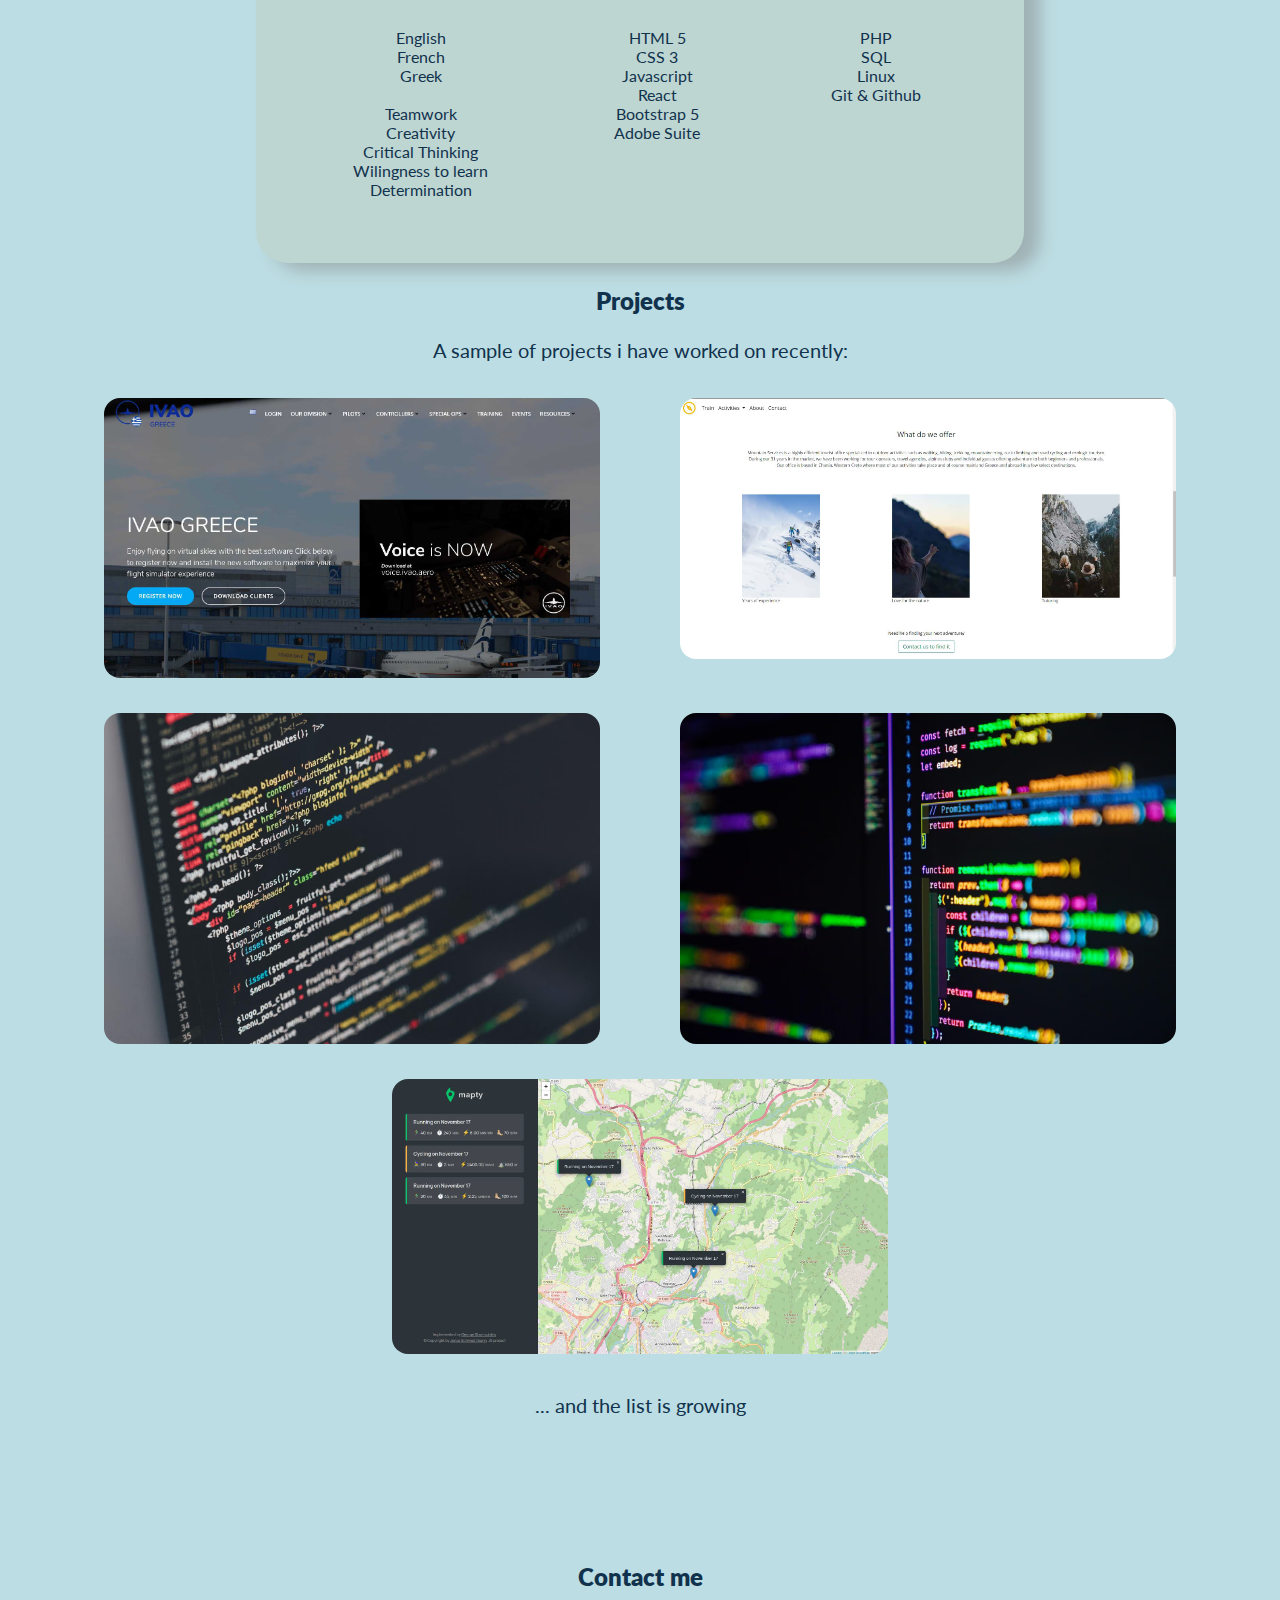
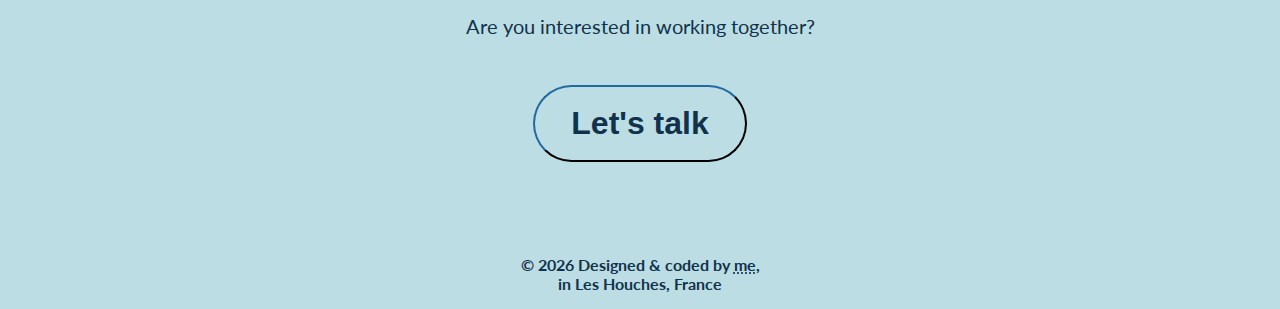
==== commit f10c1789: "commit" ====
--- a/index.html
+++ b/index.html
@@ -2,6 +2,7 @@
 <html lang="en">
 <!-- todo https://github.com/georgestav/personal/issues/8 check accessibility aria tags and alt descriptions -->
 <!-- todo https://github.com/georgestav/personal/issues/9 define custom img sizes -->
+<!-- test -->
 
 <head>
     <meta charset="UTF-8" />
--- a/styles.css
+++ b/styles.css
@@ -1,5 +1,5 @@
 :root {
-	--main-bg-color: #e0ddd1;
+	--main-bg-color: #bcdde3;
 	--hover-color: #6b7aa1;
 	--text-color: #11324d;
 	--background-color: #c1cfc07c;
